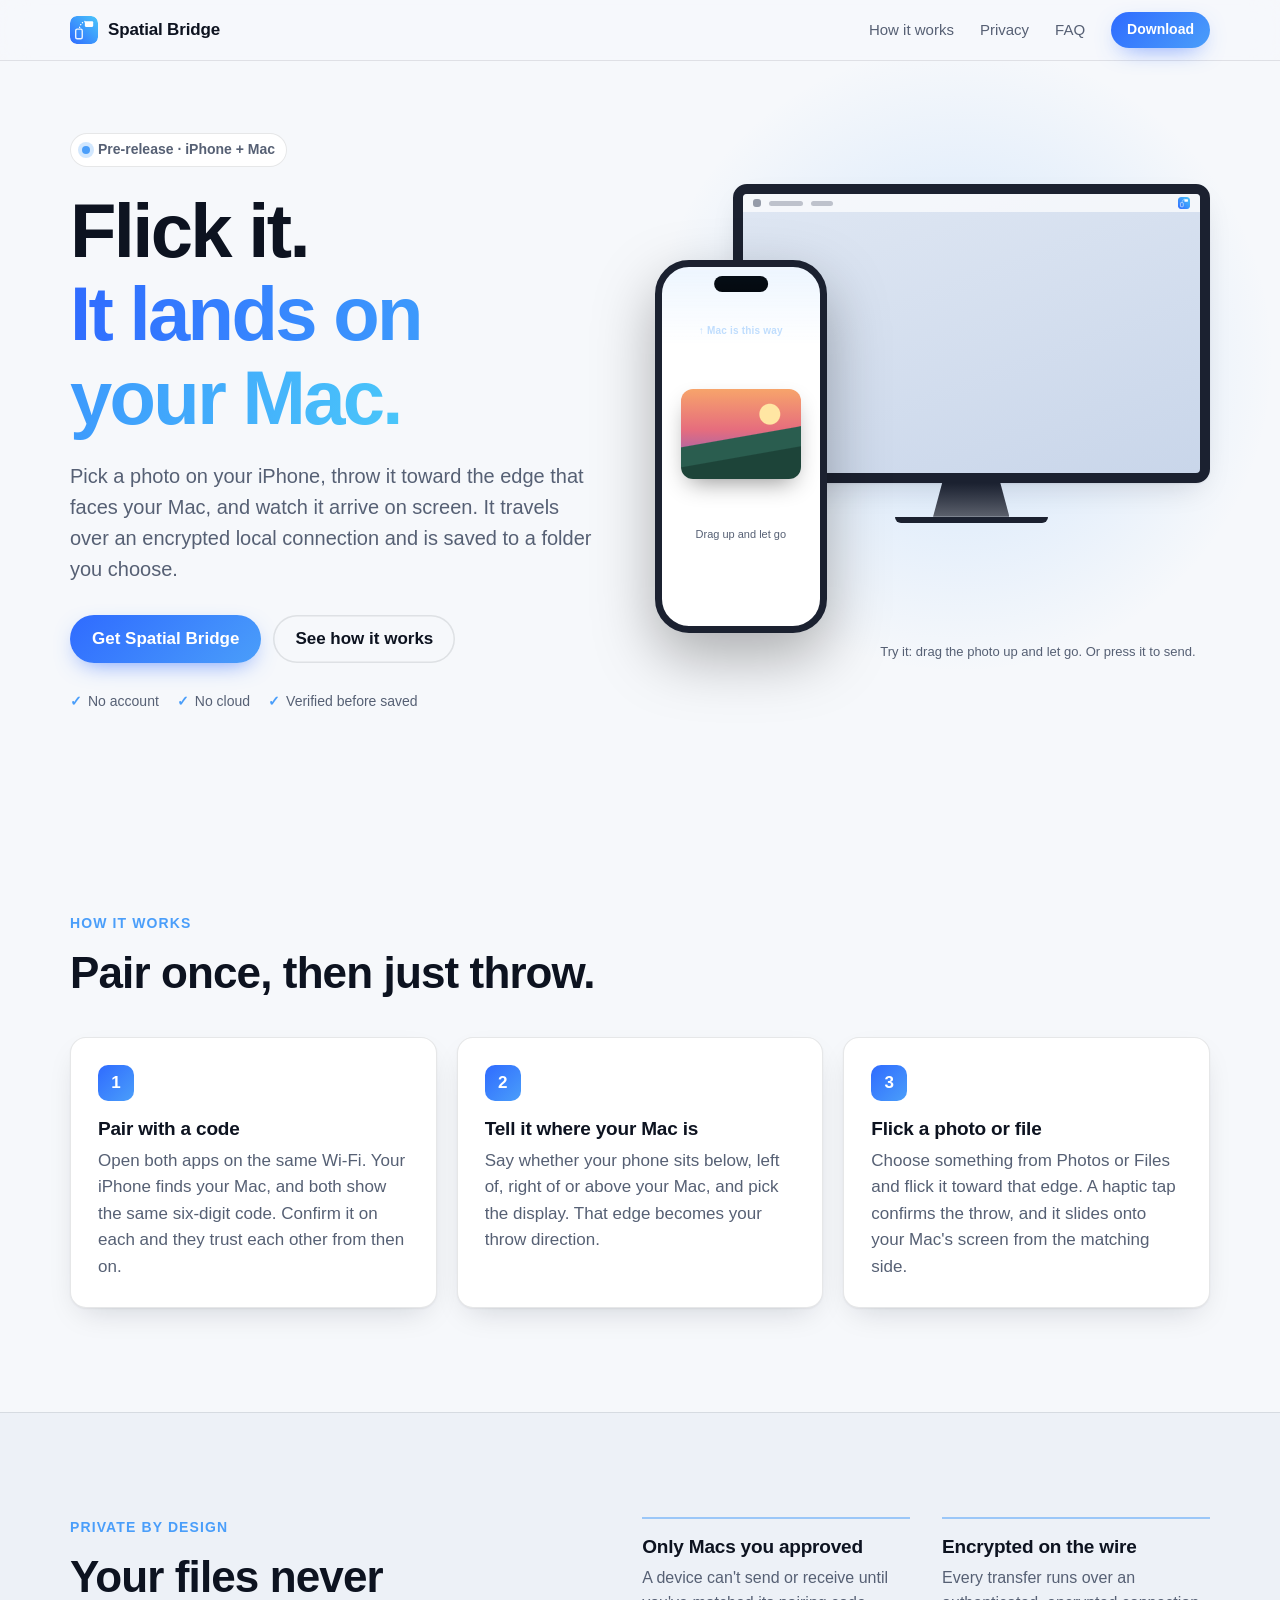
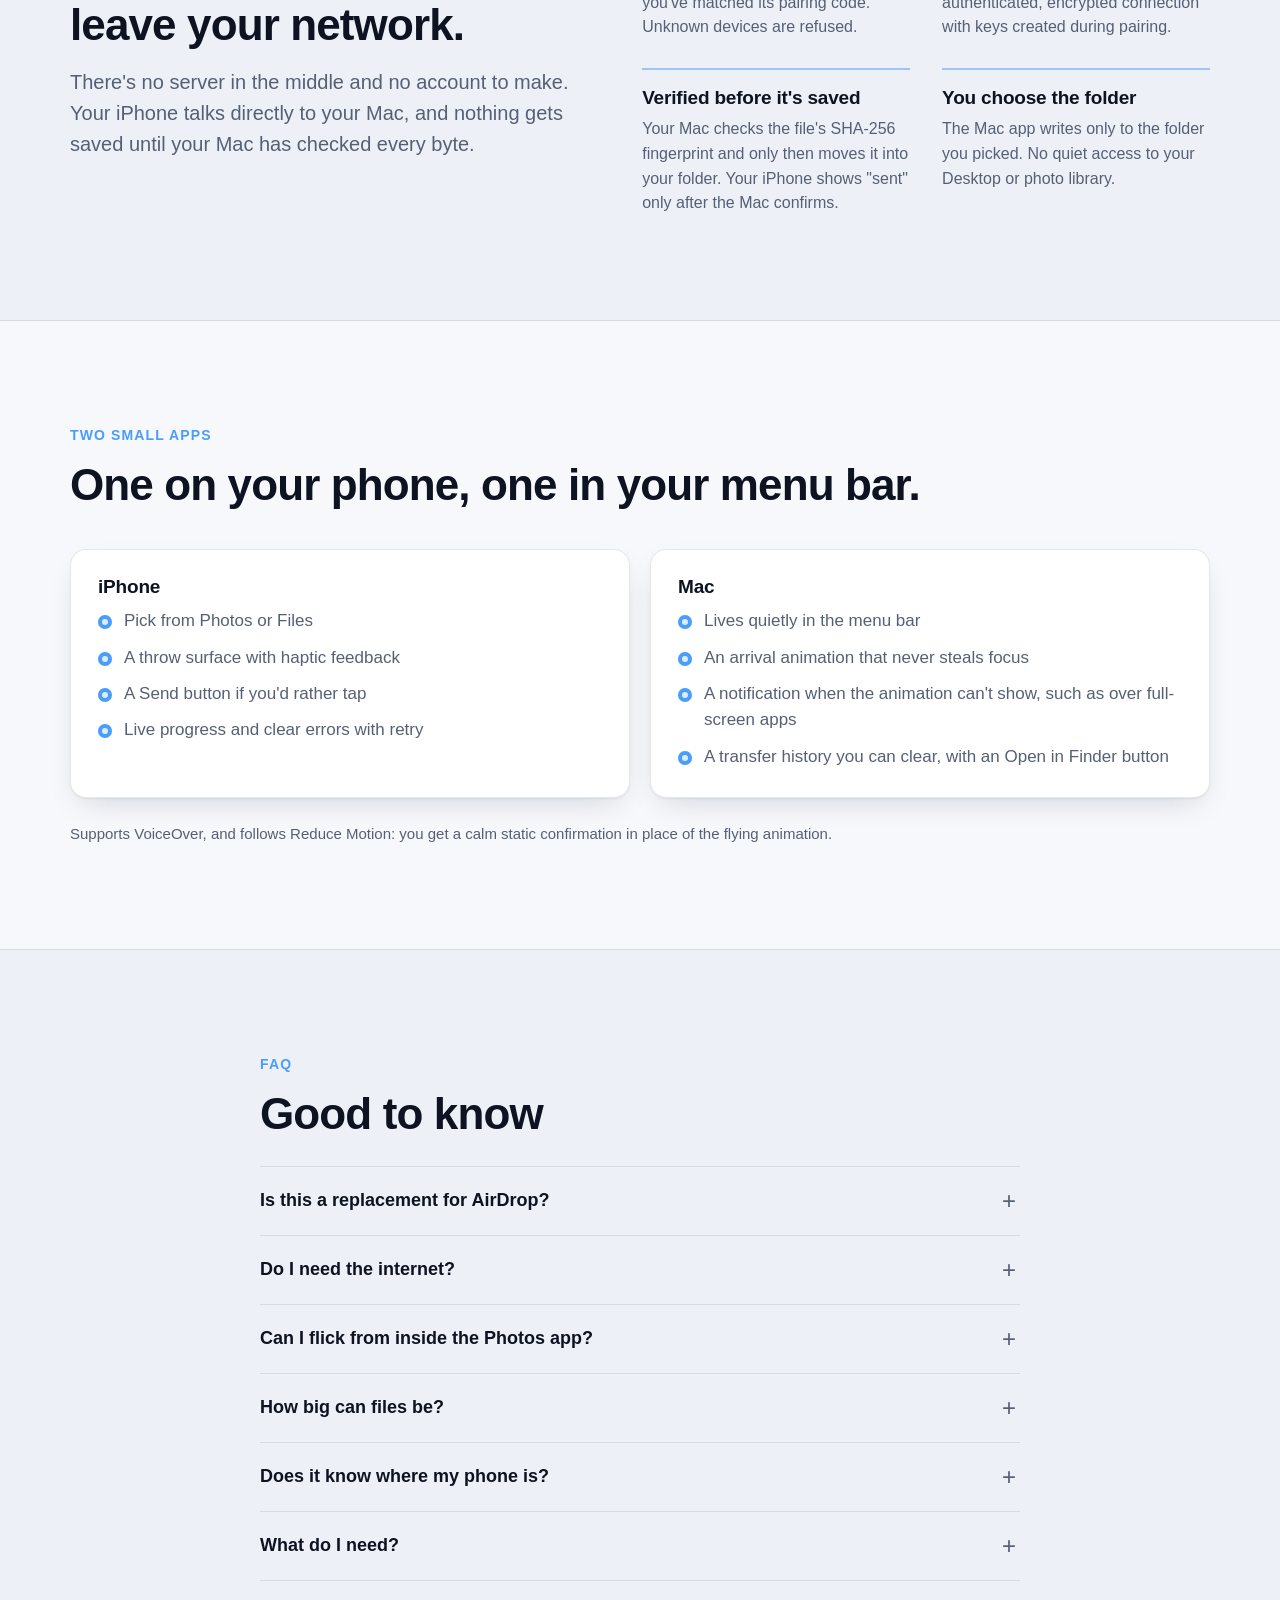
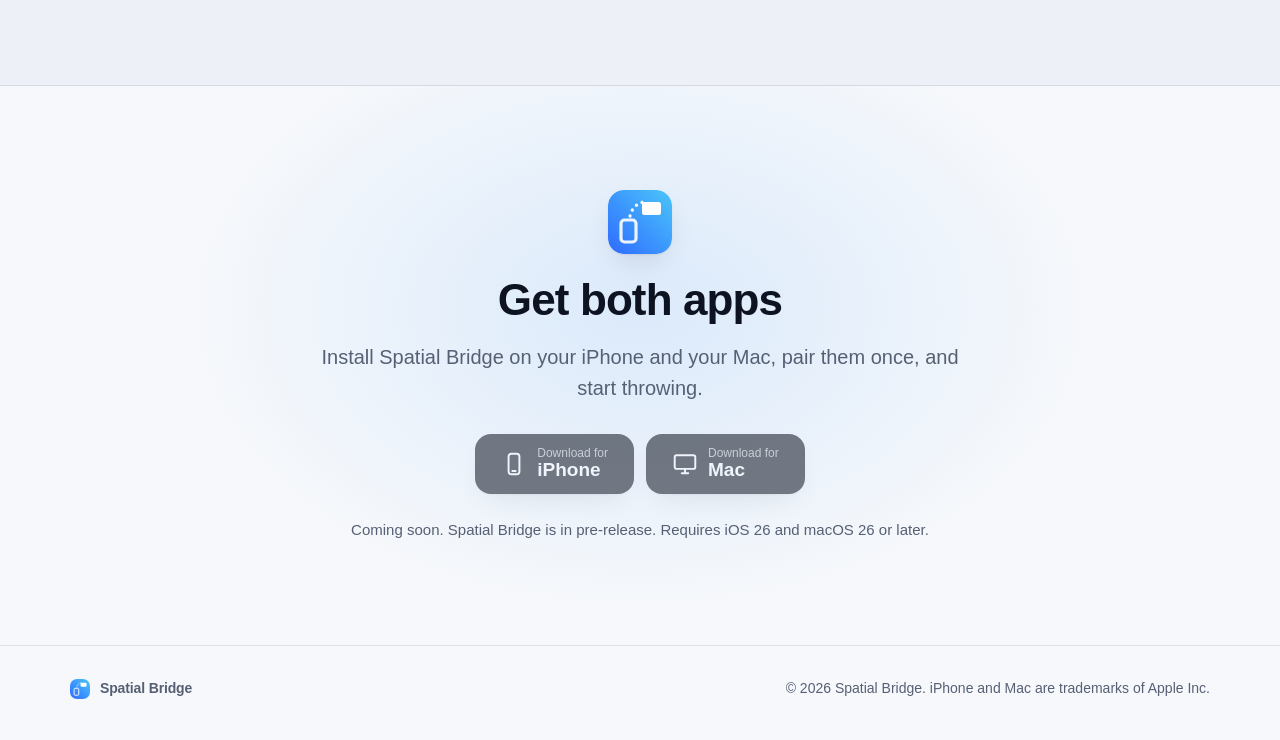
==== Website/index.html @ 05d75294 "Add static marketing site and related assets - Created a new static marketing site in the `Website/`" ====
<!doctype html>
<html lang="en">
<head>
  <meta charset="utf-8">
  <meta name="viewport" content="width=device-width, initial-scale=1">
  <title>Spatial Bridge: flick files from iPhone to Mac</title>
  <meta name="description" content="Pick a photo on your iPhone, flick it toward your Mac and watch it land. Encrypted, local and private. No account, no cloud.">
  <meta name="theme-color" content="#0b0f17" media="(prefers-color-scheme: dark)">
  <meta name="theme-color" content="#f6f8fb" media="(prefers-color-scheme: light)">
  <meta property="og:title" content="Spatial Bridge">
  <meta property="og:description" content="Flick a photo from your iPhone toward your Mac and watch it land. Local, encrypted, no account.">
  <meta property="og:type" content="website">
  <link rel="icon" href="favicon.svg" type="image/svg+xml">
  <link rel="stylesheet" href="styles.css">
  <script src="main.js" defer></script>
</head>
<body>
  <a class="skip" href="#main">Skip to content</a>

  <header class="nav">
    <div class="wrap nav-inner">
      <a class="brand" href="#top" aria-label="Spatial Bridge home">
        <img src="favicon.svg" alt="" width="28" height="28">
        <span>Spatial Bridge</span>
      </a>
      <nav aria-label="Primary">
        <a href="#how">How it works</a>
        <a href="#privacy">Privacy</a>
        <a href="#faq">FAQ</a>
        <a class="btn btn-small" href="#download">Download</a>
      </nav>
    </div>
  </header>

  <main id="main">
    <section class="hero" id="top">
      <div class="wrap hero-grid">
        <div class="hero-copy">
          <p class="eyebrow"><span class="dot" aria-hidden="true"></span> Pre-release · iPhone + Mac</p>
          <h1>Flick it.<br><span class="grad">It lands on your&nbsp;Mac.</span></h1>
          <p class="lede">Pick a photo on your iPhone, throw it toward the edge that faces your Mac, and watch it arrive on screen. It travels over an encrypted local connection and is saved to a folder you choose.</p>
          <div class="cta-row">
            <a class="btn" href="#download">Get Spatial Bridge</a>
            <a class="btn btn-ghost" href="#how">See how it works</a>
          </div>
          <ul class="pills" aria-label="Highlights">
            <li>No account</li>
            <li>No cloud</li>
            <li>Verified before saved</li>
          </ul>
        </div>

        <figure class="scene" id="scene" aria-label="Interactive demo: drag the photo on the phone upward and let go to send it to the Mac">
          <div class="mac" aria-hidden="true">
            <div class="mac-screen" id="macScreen">
              <div class="menubar">
                <span class="mb-apple"></span><span class="mb-item"></span><span class="mb-item short"></span>
                <span class="mb-spacer"></span>
                <img class="mb-icon" src="favicon.svg" alt="">
              </div>
              <div class="desktop" id="desktop">
                <div class="landing-slot" id="landingSlot"></div>
              </div>
              <div class="toast" id="toast" role="status" aria-live="polite">
                <span class="toast-check" aria-hidden="true">
                  <svg viewBox="0 0 20 20"><path d="M5 10.5l3.2 3.2L15 7" fill="none" stroke="currentColor" stroke-width="2.2" stroke-linecap="round" stroke-linejoin="round"/></svg>
                </span>
                <span><strong>Saved to Desktop</strong><br><small>Checked and committed by your Mac</small></span>
              </div>
            </div>
            <div class="mac-stand"></div>
            <div class="mac-foot"></div>
          </div>

          <div class="phone">
            <div class="phone-screen" id="phoneScreen">
              <div class="phone-island" aria-hidden="true"></div>
              <div class="edge-zone" id="edgeZone" aria-hidden="true"><span>Mac is this way</span></div>
              <button class="photo" id="photo" type="button" aria-label="Send photo to Mac">
                <span class="photo-art" aria-hidden="true"></span>
              </button>
              <p class="phone-hint" id="phoneHint" aria-hidden="true">Drag up and let go</p>
              <div class="progress" id="progress" aria-hidden="true"><span></span></div>
            </div>
          </div>
          <figcaption class="scene-caption">Try it: drag the photo up and let go. Or press it to send.</figcaption>
        </figure>
      </div>
    </section>

    <section class="section" id="how">
      <div class="wrap">
        <p class="kicker">How it works</p>
        <h2>Pair once, then just throw.</h2>
        <ol class="steps">
          <li class="card">
            <span class="step-num">1</span>
            <h3>Pair with a code</h3>
            <p>Open both apps on the same Wi-Fi. Your iPhone finds your Mac, and both show the same six-digit code. Confirm it on each and they trust each other from then on.</p>
          </li>
          <li class="card">
            <span class="step-num">2</span>
            <h3>Tell it where your Mac is</h3>
            <p>Say whether your phone sits below, left of, right of or above your Mac, and pick the display. That edge becomes your throw direction.</p>
          </li>
          <li class="card">
            <span class="step-num">3</span>
            <h3>Flick a photo or file</h3>
            <p>Choose something from Photos or Files and flick it toward that edge. A haptic tap confirms the throw, and it slides onto your Mac's screen from the matching side.</p>
          </li>
        </ol>
      </div>
    </section>

    <section class="section section-alt" id="privacy">
      <div class="wrap split">
        <div>
          <p class="kicker">Private by design</p>
          <h2>Your files never leave your network.</h2>
          <p class="lede">There's no server in the middle and no account to make. Your iPhone talks directly to your Mac, and nothing gets saved until your Mac has checked every byte.</p>
        </div>
        <ul class="facts">
          <li>
            <h3>Only Macs you approved</h3>
            <p>A device can't send or receive until you've matched its pairing code. Unknown devices are refused.</p>
          </li>
          <li>
            <h3>Encrypted on the wire</h3>
            <p>Every transfer runs over an authenticated, encrypted connection with keys created during pairing.</p>
          </li>
          <li>
            <h3>Verified before it's saved</h3>
            <p>Your Mac checks the file's SHA-256 fingerprint and only then moves it into your folder. Your iPhone shows "sent" only after the Mac confirms.</p>
          </li>
          <li>
            <h3>You choose the folder</h3>
            <p>The Mac app writes only to the folder you picked. No quiet access to your Desktop or photo library.</p>
          </li>
        </ul>
      </div>
    </section>

    <section class="section" id="features">
      <div class="wrap">
        <p class="kicker">Two small apps</p>
        <h2>One on your phone, one in your menu bar.</h2>
        <div class="duo">
          <article class="card">
            <h3>iPhone</h3>
            <ul class="ticks">
              <li>Pick from Photos or Files</li>
              <li>A throw surface with haptic feedback</li>
              <li>A Send button if you'd rather tap</li>
              <li>Live progress and clear errors with retry</li>
            </ul>
          </article>
          <article class="card">
            <h3>Mac</h3>
            <ul class="ticks">
              <li>Lives quietly in the menu bar</li>
              <li>An arrival animation that never steals focus</li>
              <li>A notification when the animation can't show, such as over full-screen apps</li>
              <li>A transfer history you can clear, with an Open in Finder button</li>
            </ul>
          </article>
        </div>
        <p class="note">Supports VoiceOver, and follows Reduce Motion: you get a calm static confirmation in place of the flying animation.</p>
      </div>
    </section>

    <section class="section section-alt" id="faq">
      <div class="wrap narrow">
        <p class="kicker">FAQ</p>
        <h2>Good to know</h2>
        <details>
          <summary>Is this a replacement for AirDrop?</summary>
          <p>No. Spatial Bridge is a quicker, more visual way to move things to one Mac you use every day. Pair once and you never pick a destination again.</p>
        </details>
        <details>
          <summary>Do I need the internet?</summary>
          <p>No. Both devices need to be on the same local network. Some guest, hotel and office Wi-Fi blocks devices from finding each other, and so do some VPNs. The app tells you when that's happening.</p>
        </details>
        <details>
          <summary>Can I flick from inside the Photos app?</summary>
          <p>No. iOS doesn't let apps capture gestures inside other apps, so you pick photos and throw them from within Spatial Bridge.</p>
        </details>
        <details>
          <summary>How big can files be?</summary>
          <p>Up to 100 MB each, one at a time, in this first release. Keep the app open while it sends. If a transfer is interrupted, it starts again from the beginning and never leaves a half-saved file behind.</p>
        </details>
        <details>
          <summary>Does it know where my phone is?</summary>
          <p>No. You set the direction once, and it doesn't use sensors or location to guess. If you move your setup around, change the direction in Settings.</p>
        </details>
        <details>
          <summary>What do I need?</summary>
          <p>An iPhone on iOS 26 or later and a Mac on macOS 26 or later.</p>
        </details>
      </div>
    </section>

    <section class="section download" id="download">
      <div class="wrap narrow center">
        <img class="download-mark" src="favicon.svg" alt="" width="64" height="64">
        <h2>Get both apps</h2>
        <p class="lede">Install Spatial Bridge on your iPhone and your Mac, pair them once, and start throwing.</p>
        <div class="cta-row center">
          <a class="btn btn-store" data-download="ios" href="#download">
            <svg aria-hidden="true" viewBox="0 0 24 24"><rect x="7" y="2.5" width="10" height="19" rx="2.6" fill="none" stroke="currentColor" stroke-width="1.8"/><path d="M10.5 18.5h3" stroke="currentColor" stroke-width="1.8" stroke-linecap="round"/></svg>
            <span><small>Download for</small>iPhone</span>
          </a>
          <a class="btn btn-store" data-download="mac" href="#download">
            <svg aria-hidden="true" viewBox="0 0 24 24"><rect x="2.5" y="4" width="19" height="12.5" rx="1.8" fill="none" stroke="currentColor" stroke-width="1.8"/><path d="M9 20.5h6M12 16.5v4" stroke="currentColor" stroke-width="1.8" stroke-linecap="round"/></svg>
            <span><small>Download for</small>Mac</span>
          </a>
        </div>
        <p class="note" id="downloadNote">Requires iOS 26 and macOS 26 or later.</p>
      </div>
    </section>
  </main>

  <footer class="footer">
    <div class="wrap footer-inner">
      <span class="brand"><img src="favicon.svg" alt="" width="20" height="20"> Spatial Bridge</span>
      <span>© <span id="year">2026</span> Spatial Bridge. iPhone and Mac are trademarks of Apple Inc.</span>
    </div>
  </footer>
</body>
</html>
---- Website/styles.css ----
:root {
  --accent: #4a9efa;
  --accent-2: #2f6bff;
  --accent-3: #4ac6fa;
  --bg: #f6f8fb;
  --bg-alt: #edf1f7;
  --surface: #ffffff;
  --surface-2: #f1f4f9;
  --text: #0d1320;
  --muted: #566074;
  --line: rgba(13, 19, 32, 0.1);
  --shadow: 0 1px 2px rgba(13, 19, 32, 0.06), 0 12px 32px -12px rgba(13, 19, 32, 0.18);
  --screen: #dfe7f3;
  --screen-2: #c9d6ea;
  --device: #1b2130;
  --success: #1fae63;
  --radius: 16px;
  --font: -apple-system, BlinkMacSystemFont, "SF Pro Text", "Segoe UI", Roboto, "Helvetica Neue", Arial, sans-serif;
  --display: -apple-system, BlinkMacSystemFont, "SF Pro Display", "Segoe UI", Roboto, "Helvetica Neue", Arial, sans-serif;
  color-scheme: light;
}

@media (prefers-color-scheme: dark) {
  :root:not([data-theme="light"]) {
    --bg: #0b0f17;
    --bg-alt: #0f1521;
    --surface: #141b29;
    --surface-2: #19212f;
    --text: #eef2f8;
    --muted: #98a3b8;
    --line: rgba(238, 242, 248, 0.1);
    --shadow: 0 1px 2px rgba(0, 0, 0, 0.4), 0 16px 40px -16px rgba(0, 0, 0, 0.7);
    --screen: #1a2436;
    --screen-2: #121a29;
    --device: #2a3242;
    color-scheme: dark;
  }
}

:root[data-theme="dark"] {
  --bg: #0b0f17;
  --bg-alt: #0f1521;
  --surface: #141b29;
  --surface-2: #19212f;
  --text: #eef2f8;
  --muted: #98a3b8;
  --line: rgba(238, 242, 248, 0.1);
  --shadow: 0 1px 2px rgba(0, 0, 0, 0.4), 0 16px 40px -16px rgba(0, 0, 0, 0.7);
  --screen: #1a2436;
  --screen-2: #121a29;
  --device: #2a3242;
  color-scheme: dark;
}

*, *::before, *::after { box-sizing: border-box; }
html { scroll-behavior: smooth; -webkit-text-size-adjust: 100%; }
body {
  margin: 0;
  background: var(--bg);
  color: var(--text);
  font: 17px/1.55 var(--font);
  -webkit-font-smoothing: antialiased;
  overflow-x: hidden;
}
img, svg { display: block; max-width: 100%; }
a { color: inherit; }
h1, h2, h3 { font-family: var(--display); line-height: 1.1; margin: 0; letter-spacing: -0.02em; text-wrap: balance; }
h2 { font-size: clamp(30px, 4.2vw, 44px); margin-bottom: 18px; }
h3 { font-size: 19px; letter-spacing: -0.01em; margin-bottom: 8px; }
p { margin: 0; }

.wrap { width: min(1140px, 100% - 32px); margin-inline: auto; }
.narrow { width: min(760px, 100% - 32px); }
.center { text-align: center; justify-content: center; }

.skip { position: absolute; left: -999px; top: 8px; z-index: 100; background: var(--surface); padding: 8px 12px; border-radius: 8px; }
.skip:focus { left: 8px; }
:focus-visible { outline: 3px solid var(--accent); outline-offset: 3px; border-radius: 6px; }

/* Nav */
.nav {
  position: sticky; top: 0; z-index: 50;
  background: color-mix(in srgb, var(--bg) 78%, transparent);
  backdrop-filter: saturate(1.6) blur(16px);
  -webkit-backdrop-filter: saturate(1.6) blur(16px);
  border-bottom: 1px solid var(--line);
}
.nav-inner { display: flex; align-items: center; justify-content: space-between; height: 60px; }
.brand { display: inline-flex; align-items: center; gap: 10px; font-weight: 650; text-decoration: none; letter-spacing: -0.01em; }
.brand img { border-radius: 7px; }
.nav nav { display: flex; align-items: center; gap: 26px; font-size: 15px; }
.nav nav a:not(.btn) { text-decoration: none; color: var(--muted); }
.nav nav a:not(.btn):hover { color: var(--text); }

/* Buttons */
.btn {
  display: inline-flex; align-items: center; justify-content: center; gap: 10px;
  min-height: 48px; padding: 0 22px; border-radius: 999px;
  background: linear-gradient(135deg, var(--accent-2), var(--accent));
  color: #fff; font-weight: 600; text-decoration: none;
  box-shadow: 0 8px 24px -10px color-mix(in srgb, var(--accent-2) 80%, transparent);
  transition: transform 0.15s ease, box-shadow 0.15s ease, filter 0.15s ease;
}
.btn:hover { transform: translateY(-1px); filter: brightness(1.06); }
.btn:active { transform: translateY(0); }
.btn-small { min-height: 36px; padding: 0 16px; font-size: 14px; }
.btn-ghost { background: transparent; color: var(--text); box-shadow: inset 0 0 0 1.5px var(--line); }
.btn-ghost:hover { box-shadow: inset 0 0 0 1.5px var(--muted); filter: none; }
.btn-store { min-height: 60px; padding: 0 26px; border-radius: 16px; background: var(--text); color: var(--bg); box-shadow: var(--shadow); text-align: left; }
.btn-store svg { width: 26px; height: 26px; }
.btn-store span { display: flex; flex-direction: column; font-size: 19px; line-height: 1.1; }
.btn-store small { font-size: 12px; font-weight: 500; opacity: 0.7; }
.btn-store[aria-disabled="true"] { opacity: 0.55; cursor: not-allowed; transform: none; filter: none; }

/* Hero */
.hero { position: relative; padding: 72px 0 96px; overflow: hidden; }
.hero::before {
  content: ""; position: absolute; inset: -20% -10% auto auto; width: 70vw; height: 70vw; max-width: 900px; max-height: 900px;
  background: radial-gradient(closest-side, color-mix(in srgb, var(--accent) 22%, transparent), transparent 70%);
  pointer-events: none;
}
.hero-grid { position: relative; display: grid; grid-template-columns: 1fr 1.05fr; gap: 56px; align-items: center; }
.eyebrow { display: inline-flex; align-items: center; gap: 8px; font-size: 14px; font-weight: 600; color: var(--muted); padding: 6px 12px; border-radius: 999px; background: var(--surface); box-shadow: inset 0 0 0 1px var(--line); margin-bottom: 22px; }
.dot { width: 8px; height: 8px; border-radius: 50%; background: var(--accent); box-shadow: 0 0 0 4px color-mix(in srgb, var(--accent) 25%, transparent); }
h1 { font-size: clamp(42px, 6.4vw, 76px); letter-spacing: -0.035em; margin-bottom: 22px; }
.grad { background: linear-gradient(100deg, var(--accent-2), var(--accent-3)); -webkit-background-clip: text; background-clip: text; color: transparent; }
.lede { font-size: clamp(17px, 1.6vw, 20px); color: var(--muted); max-width: 34em; }
.cta-row { display: flex; flex-wrap: wrap; gap: 12px; margin-top: 30px; }
.pills { display: flex; flex-wrap: wrap; gap: 8px 18px; list-style: none; padding: 0; margin: 28px 0 0; font-size: 14px; color: var(--muted); }
.pills li::before { content: "✓"; color: var(--accent); font-weight: 700; margin-right: 6px; }

/* Scene */
.scene { position: relative; margin: 0; aspect-ratio: 1 / 0.86; min-height: 360px; user-select: none; -webkit-user-select: none; }
.mac { position: absolute; top: 0; right: 0; width: 86%; }
.mac-screen {
  position: relative; aspect-ratio: 16 / 10; border-radius: 14px; overflow: hidden;
  background: linear-gradient(160deg, var(--screen), var(--screen-2));
  border: 10px solid var(--device); box-shadow: var(--shadow);
}
.menubar { display: flex; align-items: center; gap: 8px; height: 18px; padding: 0 10px; background: color-mix(in srgb, var(--surface) 70%, transparent); }
.mb-apple { width: 8px; height: 8px; border-radius: 3px; background: var(--muted); opacity: 0.6; }
.mb-item { width: 34px; height: 5px; border-radius: 3px; background: var(--muted); opacity: 0.35; }
.mb-item.short { width: 22px; }
.mb-spacer { flex: 1; }
.mb-icon { width: 12px; height: 12px; border-radius: 3px; }
.desktop { position: absolute; inset: 18px 0 0; }
.landing-slot {
  position: absolute; left: 38%; bottom: 14%; width: 24%; aspect-ratio: 4 / 3; border-radius: 8px;
  outline: 2px dashed color-mix(in srgb, var(--accent) 45%, transparent); outline-offset: 4px; opacity: 0;
  transition: opacity 0.25s ease;
}
.scene.armed .landing-slot { opacity: 1; }
.landed {
  position: absolute; border-radius: 8px; box-shadow: 0 10px 30px -10px rgba(0, 0, 0, 0.45);
  background-size: cover; pointer-events: none;
}
.toast {
  position: absolute; top: 28px; right: 12px; display: flex; gap: 10px; align-items: center;
  padding: 10px 14px 10px 10px; border-radius: 14px; font-size: 13px; line-height: 1.3;
  background: color-mix(in srgb, #0d1320 82%, transparent); color: #fff;
  backdrop-filter: blur(12px); -webkit-backdrop-filter: blur(12px);
  box-shadow: 0 12px 28px -12px rgba(0, 0, 0, 0.6);
  opacity: 0; transform: translateY(-8px); transition: opacity 0.25s ease, transform 0.25s ease;
}
.toast small { color: rgba(255, 255, 255, 0.7); }
.toast.show { opacity: 1; transform: none; }
.toast-check { flex: none; display: grid; place-items: center; width: 26px; height: 26px; border-radius: 50%; background: var(--success); }
.toast-check svg { width: 16px; height: 16px; }
.mac-stand { width: 16%; height: 34px; margin: 0 auto; background: linear-gradient(var(--device), color-mix(in srgb, var(--device) 70%, var(--bg))); clip-path: polygon(12% 0, 88% 0, 100% 100%, 0 100%); }
.mac-foot { width: 32%; height: 6px; margin: 0 auto; border-radius: 0 0 6px 6px; background: var(--device); }

.phone { position: absolute; left: 0; bottom: 6%; width: 31%; z-index: 2; filter: drop-shadow(0 24px 30px rgba(0, 0, 0, 0.3)); }
.phone-screen {
  position: relative; aspect-ratio: 9 / 19.5; border-radius: 34px; overflow: hidden;
  background: var(--surface); border: 7px solid var(--device);
}
.phone-island { position: absolute; top: 9px; left: 50%; width: 34%; height: 16px; border-radius: 99px; background: #000; transform: translateX(-50%); }
.edge-zone {
  position: absolute; inset: 0 0 auto; height: 22%; display: flex; align-items: flex-end; justify-content: center; padding-bottom: 8px;
  font-size: 10px; font-weight: 600; letter-spacing: 0.02em; color: var(--accent);
  background: linear-gradient(color-mix(in srgb, var(--accent) 28%, transparent), transparent);
  opacity: 0.35; transition: opacity 0.2s ease;
}
.edge-zone span::before { content: "↑ "; }
.scene.armed .edge-zone { opacity: 1; }
.photo {
  position: absolute; left: 12%; right: 12%; top: 34%; aspect-ratio: 4 / 3; padding: 0; border: 0; border-radius: 12px;
  background: none; cursor: grab; touch-action: none; z-index: 3;
  box-shadow: 0 10px 24px -8px rgba(0, 0, 0, 0.45);
}
.photo:active { cursor: grabbing; }
.photo-art, .landed {
  background-image:
    radial-gradient(circle at 74% 28%, #ffe6a3 0 9%, transparent 10%),
    linear-gradient(170deg, transparent 52%, #2a5d4f 53% 70%, #1d4439 71%),
    linear-gradient(160deg, transparent 60%, #3f7d63 61%),
    linear-gradient(#f7a46b, #e66d7d 45%, #6b5bd6);
}
.photo-art { display: block; width: 100%; height: 100%; border-radius: inherit; }
.phone-hint { position: absolute; left: 0; right: 0; top: 72%; text-align: center; font-size: 11px; color: var(--muted); }
.progress { position: absolute; left: 14%; right: 14%; bottom: 9%; height: 4px; border-radius: 4px; background: var(--line); opacity: 0; transition: opacity 0.2s ease; }
.progress span { display: block; height: 100%; width: 0; border-radius: inherit; background: var(--accent); }
.scene.sending .progress { opacity: 1; }
.scene-caption { position: absolute; right: 0; bottom: 0; width: 62%; font-size: 13px; color: var(--muted); text-align: center; }

/* Sections */
.section { padding: 104px 0; }
.section-alt { background: var(--bg-alt); border-block: 1px solid var(--line); }
.kicker { font-size: 14px; font-weight: 700; text-transform: uppercase; letter-spacing: 0.08em; color: var(--accent); margin-bottom: 14px; }
.card { background: var(--surface); border-radius: var(--radius); padding: 28px; box-shadow: inset 0 0 0 1px var(--line), var(--shadow); }
.card p { color: var(--muted); }
.steps { list-style: none; padding: 0; margin: 40px 0 0; display: grid; grid-template-columns: repeat(3, 1fr); gap: 20px; }
.step-num { display: grid; place-items: center; width: 36px; height: 36px; border-radius: 10px; margin-bottom: 18px; font-weight: 700; color: #fff; background: linear-gradient(135deg, var(--accent-2), var(--accent)); }

.split { display: grid; grid-template-columns: 1fr 1.1fr; gap: 56px; align-items: start; }
.facts { list-style: none; padding: 0; margin: 0; display: grid; grid-template-columns: 1fr 1fr; gap: 28px 32px; }
.facts li { padding-top: 18px; border-top: 2px solid color-mix(in srgb, var(--accent) 50%, transparent); }
.facts p { color: var(--muted); font-size: 16px; }

.duo { display: grid; grid-template-columns: 1fr 1fr; gap: 20px; margin-top: 40px; }
.ticks { list-style: none; padding: 0; margin: 10px 0 0; display: grid; gap: 10px; color: var(--muted); }
.ticks li { position: relative; padding-left: 26px; }
.ticks li::before { content: ""; position: absolute; left: 0; top: 0.42em; width: 14px; height: 14px; border-radius: 50%; background: color-mix(in srgb, var(--accent) 20%, transparent); box-shadow: inset 0 0 0 4px var(--accent); }
.note { margin-top: 24px; font-size: 15px; color: var(--muted); }

details { border-bottom: 1px solid var(--line); }
details:first-of-type { border-top: 1px solid var(--line); margin-top: 28px; }
summary { list-style: none; cursor: pointer; padding: 20px 36px 20px 0; position: relative; font-weight: 600; font-size: 18px; }
summary::-webkit-details-marker { display: none; }
summary::after { content: "+"; position: absolute; right: 4px; top: 50%; transform: translateY(-50%); font-size: 24px; font-weight: 400; color: var(--muted); transition: transform 0.2s ease; }
details[open] summary::after { transform: translateY(-50%) rotate(45deg); }
details p { padding: 0 0 22px; color: var(--muted); max-width: 40em; }

.download { position: relative; overflow: hidden; }
.download::before { content: ""; position: absolute; left: 50%; top: 40%; width: 900px; height: 600px; transform: translate(-50%, -50%); background: radial-gradient(closest-side, color-mix(in srgb, var(--accent) 16%, transparent), transparent); pointer-events: none; }
.download .wrap { position: relative; }
.download .lede { margin-inline: auto; }
.download-mark { margin: 0 auto 22px; border-radius: 16px; box-shadow: var(--shadow); }

.footer { padding: 32px 0 40px; font-size: 14px; color: var(--muted); border-top: 1px solid var(--line); }
.footer-inner { display: flex; flex-wrap: wrap; gap: 12px 24px; justify-content: space-between; align-items: center; }

/* Responsive */
@media (max-width: 920px) {
  .hero { padding-top: 48px; }
  .hero-grid, .split { grid-template-columns: 1fr; gap: 48px; }
  .scene { max-width: 560px; width: 100%; margin-inline: auto; }
  .steps { grid-template-columns: 1fr; }
}
@media (max-width: 640px) {
  .nav nav a:not(.btn) { display: none; }
  .section { padding: 72px 0; }
  .facts, .duo { grid-template-columns: 1fr; }
  .card { padding: 22px; }
  .mac-screen { border-width: 6px; border-radius: 10px; }
  .phone-screen { border-width: 5px; border-radius: 24px; }
  .phone-island { height: 10px; top: 6px; }
  .scene { min-height: 0; aspect-ratio: 1 / 0.96; }
  .scene-caption { width: 66%; font-size: 12px; }
  .btn-store { flex: 1 1 200px; }
}

@media (prefers-reduced-motion: reduce) {
  html { scroll-behavior: auto; }
  *, *::before, *::after { transition-duration: 0.01ms !important; animation-duration: 0.01ms !important; }
}
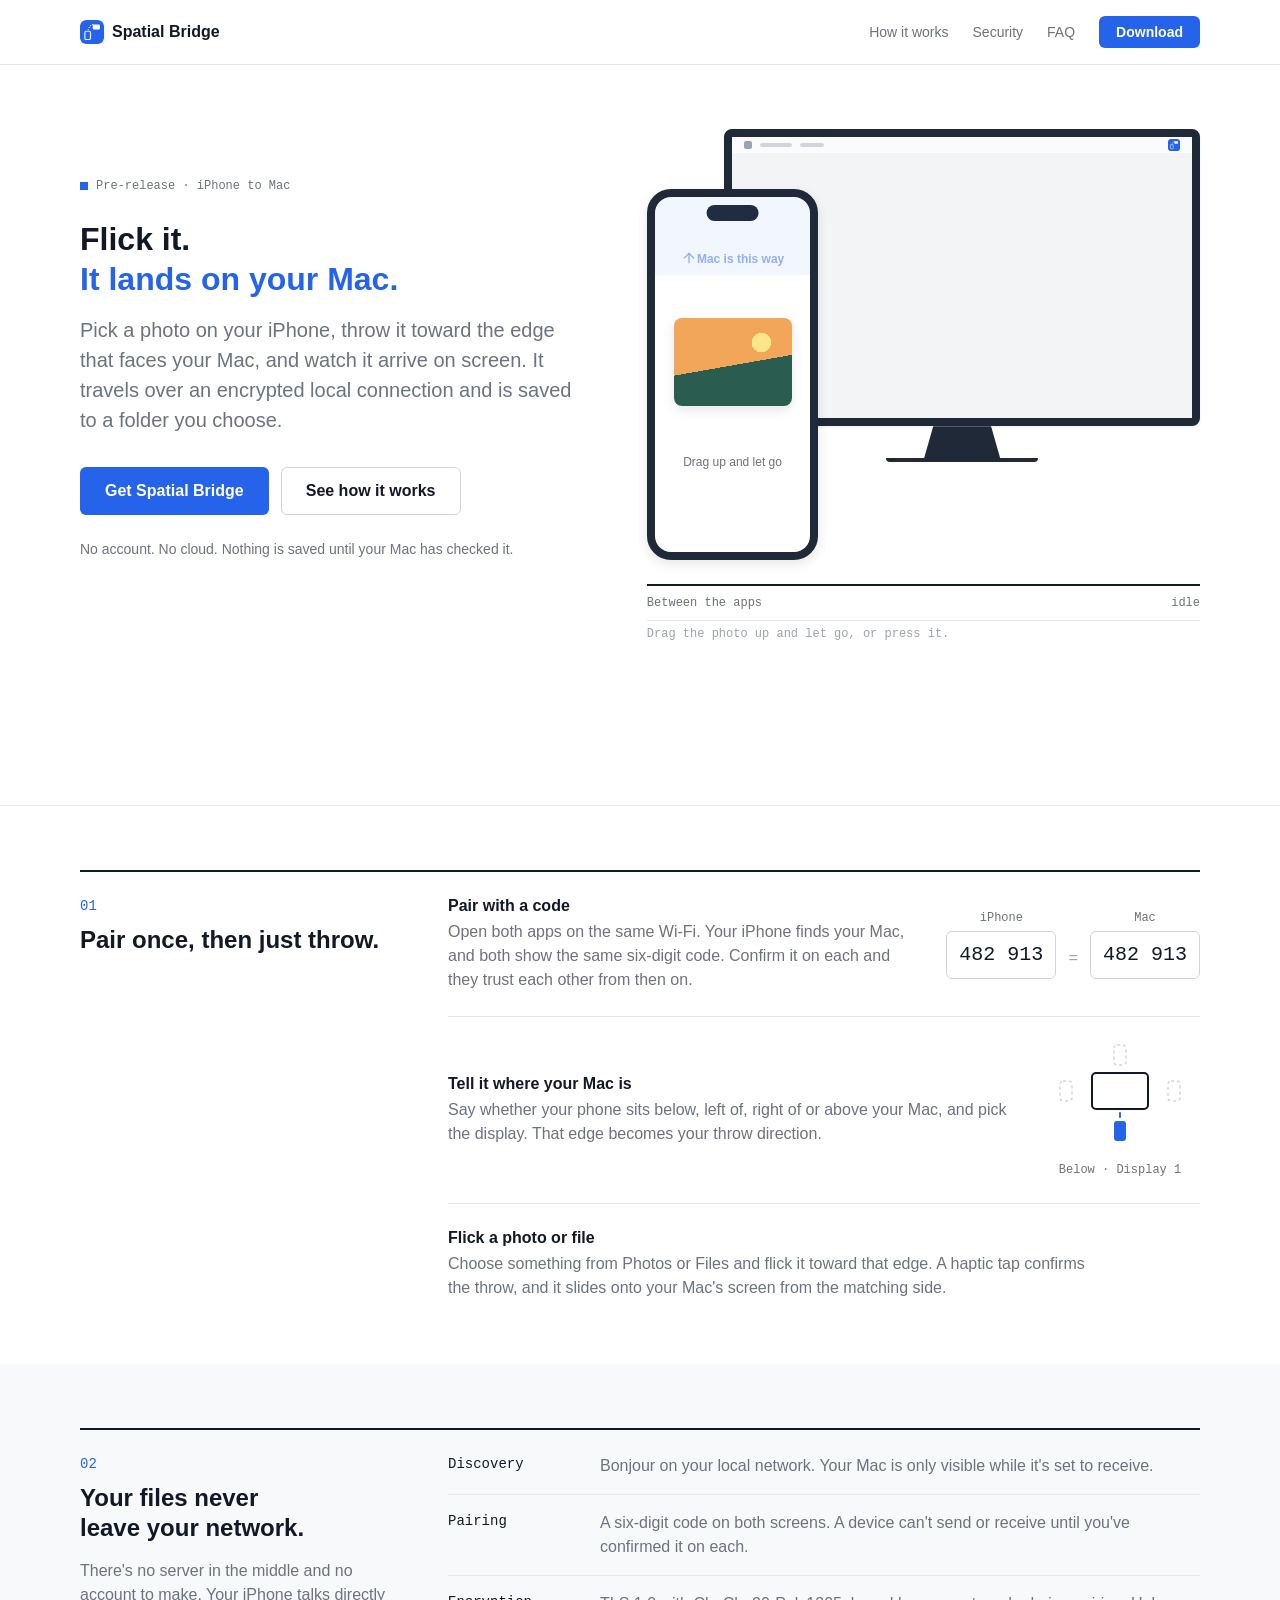
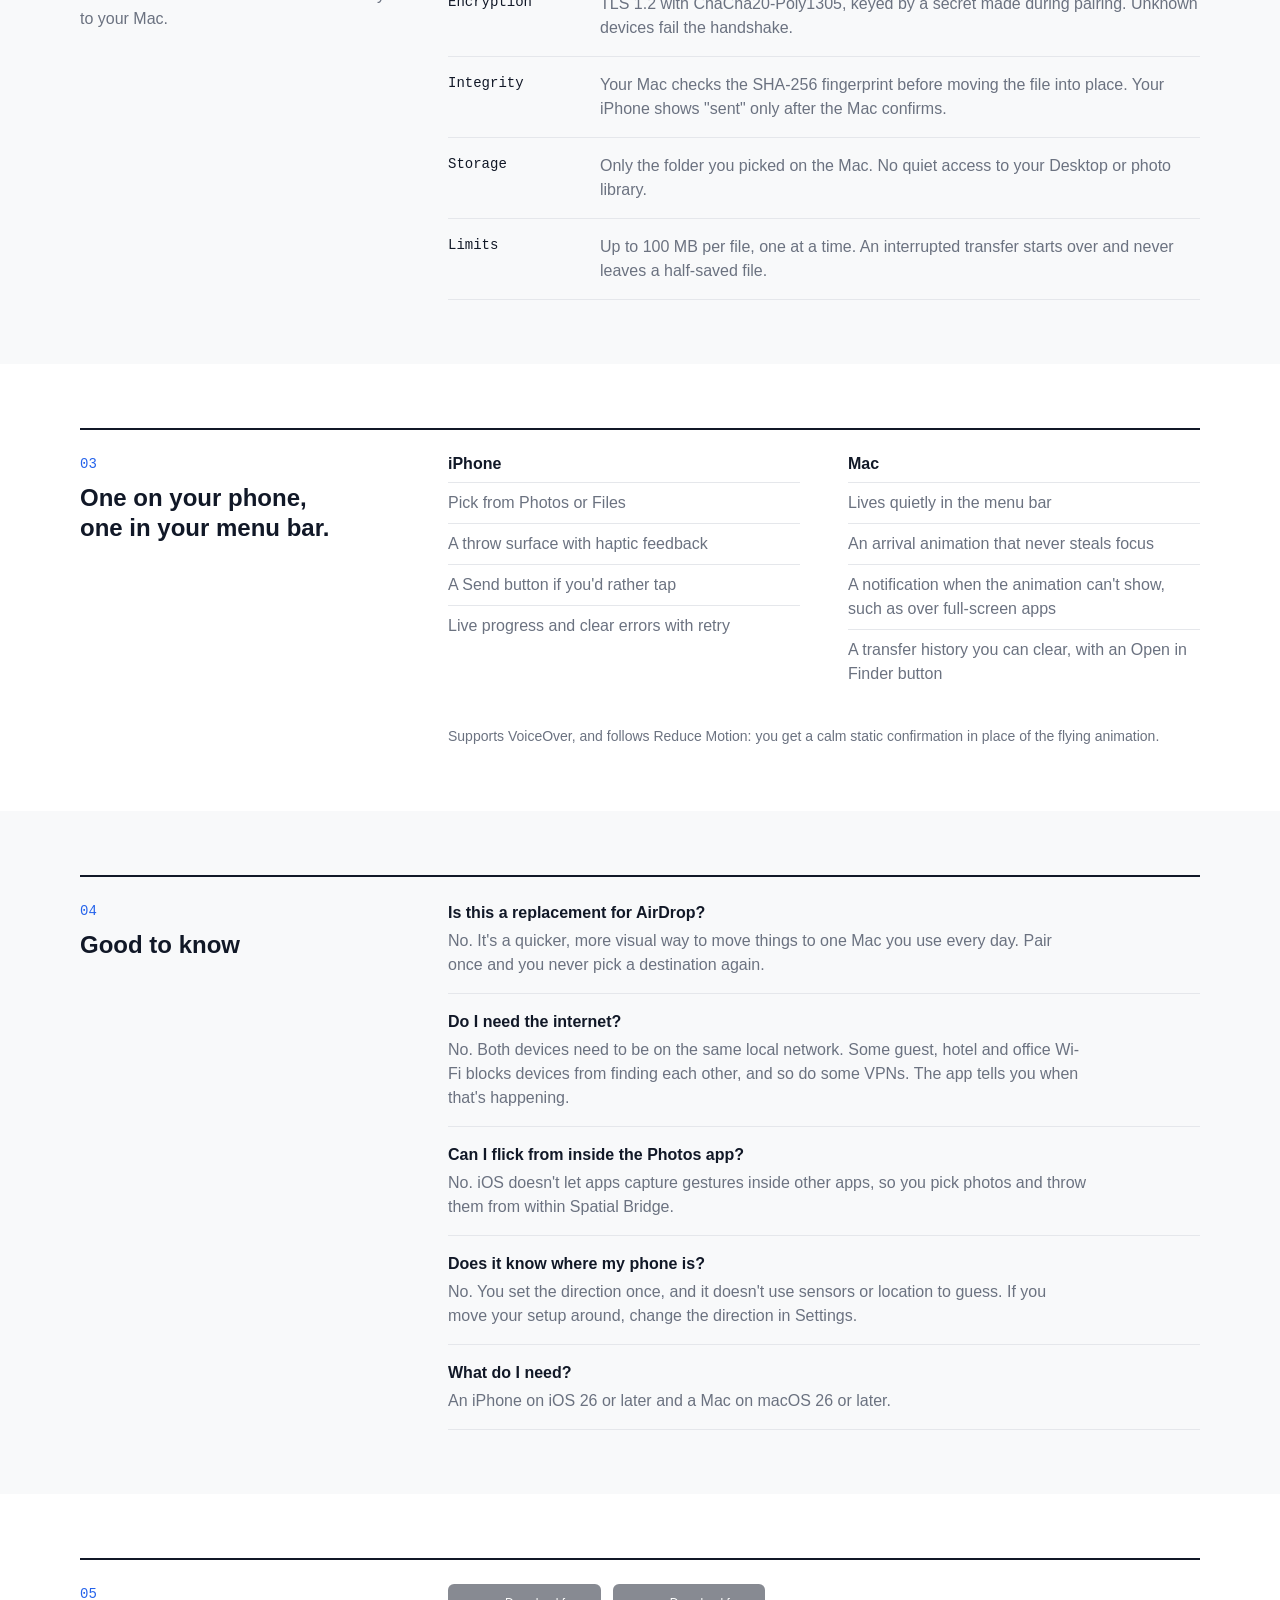
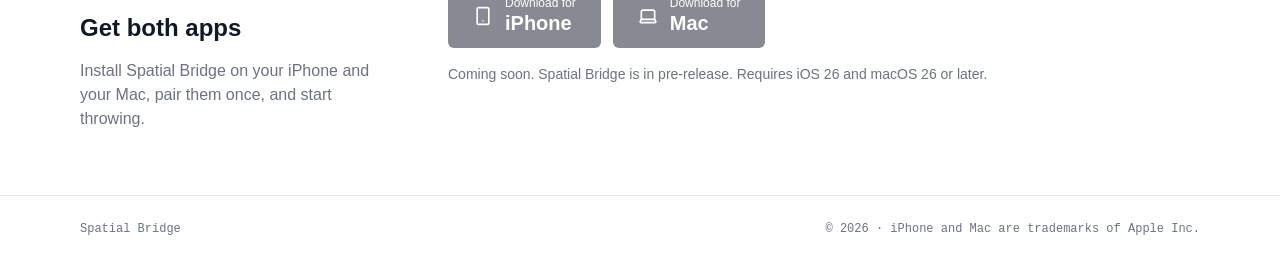
==== commit f7c4acaf: "Enhance demo functionality and update styles - Added a message log to display transfer status and de" ====
--- a/Website/index.html
+++ b/Website/index.html
@@ -5,8 +5,7 @@
   <meta name="viewport" content="width=device-width, initial-scale=1">
   <title>Spatial Bridge: flick files from iPhone to Mac</title>
   <meta name="description" content="Pick a photo on your iPhone, flick it toward your Mac and watch it land. Encrypted, local and private. No account, no cloud.">
-  <meta name="theme-color" content="#0b0f17" media="(prefers-color-scheme: dark)">
-  <meta name="theme-color" content="#f6f8fb" media="(prefers-color-scheme: light)">
+  <meta name="theme-color" content="#ffffff">
   <meta property="og:title" content="Spatial Bridge">
   <meta property="og:description" content="Flick a photo from your iPhone toward your Mac and watch it land. Local, encrypted, no account.">
   <meta property="og:type" content="website">
@@ -20,12 +19,12 @@
   <header class="nav">
     <div class="wrap nav-inner">
       <a class="brand" href="#top" aria-label="Spatial Bridge home">
-        <img src="favicon.svg" alt="" width="28" height="28">
+        <img src="favicon.svg" alt="" width="24" height="24">
         <span>Spatial Bridge</span>
       </a>
       <nav aria-label="Primary">
         <a href="#how">How it works</a>
-        <a href="#privacy">Privacy</a>
+        <a href="#security">Security</a>
         <a href="#faq">FAQ</a>
         <a class="btn btn-small" href="#download">Download</a>
       </nav>
@@ -36,193 +35,199 @@
     <section class="hero" id="top">
       <div class="wrap hero-grid">
         <div class="hero-copy">
-          <p class="eyebrow"><span class="dot" aria-hidden="true"></span> Pre-release · iPhone + Mac</p>
-          <h1>Flick it.<br><span class="grad">It lands on your&nbsp;Mac.</span></h1>
+          <p class="status mono"><span class="status-dot" aria-hidden="true"></span>Pre-release · iPhone to Mac</p>
+          <h1>Flick it.<br><span class="accent">It lands on your&nbsp;Mac.</span></h1>
           <p class="lede">Pick a photo on your iPhone, throw it toward the edge that faces your Mac, and watch it arrive on screen. It travels over an encrypted local connection and is saved to a folder you choose.</p>
           <div class="cta-row">
             <a class="btn" href="#download">Get Spatial Bridge</a>
             <a class="btn btn-ghost" href="#how">See how it works</a>
           </div>
-          <ul class="pills" aria-label="Highlights">
-            <li>No account</li>
-            <li>No cloud</li>
-            <li>Verified before saved</li>
-          </ul>
-        </div>
-
-        <figure class="scene" id="scene" aria-label="Interactive demo: drag the photo on the phone upward and let go to send it to the Mac">
-          <div class="mac" aria-hidden="true">
-            <div class="mac-screen" id="macScreen">
-              <div class="menubar">
-                <span class="mb-apple"></span><span class="mb-item"></span><span class="mb-item short"></span>
-                <span class="mb-spacer"></span>
-                <img class="mb-icon" src="favicon.svg" alt="">
+          <p class="hero-foot">No account. No cloud. Nothing is saved until your Mac has checked it.</p>
+        </div>
+
+        <div class="demo">
+          <figure class="scene" id="scene" aria-label="Interactive demo: drag the photo on the phone upward and let go to send it to the Mac">
+            <div class="mac" aria-hidden="true">
+              <div class="mac-screen" id="macScreen">
+                <div class="menubar">
+                  <span class="mb-apple"></span><span class="mb-item"></span><span class="mb-item short"></span>
+                  <span class="mb-spacer"></span>
+                  <img class="mb-icon" src="favicon.svg" alt="">
+                </div>
+                <div class="desktop" id="desktop">
+                  <div class="landing-slot" id="landingSlot"></div>
+                </div>
+                <div class="toast" id="toast" role="status" aria-live="polite">
+                  <span class="toast-check" aria-hidden="true">
+                    <svg class="icon icon-inline" viewBox="0 0 24 24" fill="none" stroke="currentColor" stroke-width="2" stroke-linecap="round" stroke-linejoin="round"><path d="M20 6 9 17l-5-5"/></svg>
+                  </span>
+                  <span><strong>Saved to Desktop</strong><br><small>Checked and committed by your Mac</small></span>
+                </div>
               </div>
-              <div class="desktop" id="desktop">
-                <div class="landing-slot" id="landingSlot"></div>
+              <div class="mac-stand"></div>
+              <div class="mac-foot"></div>
+            </div>
+
+            <div class="phone">
+              <div class="phone-screen" id="phoneScreen">
+                <div class="phone-island" aria-hidden="true"></div>
+                <div class="edge-zone" id="edgeZone" aria-hidden="true"><span>Mac is this way</span></div>
+                <button class="photo" id="photo" type="button" aria-label="Send photo to Mac">
+                  <span class="photo-art" aria-hidden="true"></span>
+                </button>
+                <p class="phone-hint" id="phoneHint" aria-hidden="true">Drag up and let go</p>
+                <div class="progress" id="progress" aria-hidden="true"><span></span></div>
               </div>
-              <div class="toast" id="toast" role="status" aria-live="polite">
-                <span class="toast-check" aria-hidden="true">
-                  <svg viewBox="0 0 20 20"><path d="M5 10.5l3.2 3.2L15 7" fill="none" stroke="currentColor" stroke-width="2.2" stroke-linecap="round" stroke-linejoin="round"/></svg>
-                </span>
-                <span><strong>Saved to Desktop</strong><br><small>Checked and committed by your Mac</small></span>
-              </div>
-            </div>
-            <div class="mac-stand"></div>
-            <div class="mac-foot"></div>
-          </div>
-
-          <div class="phone">
-            <div class="phone-screen" id="phoneScreen">
-              <div class="phone-island" aria-hidden="true"></div>
-              <div class="edge-zone" id="edgeZone" aria-hidden="true"><span>Mac is this way</span></div>
-              <button class="photo" id="photo" type="button" aria-label="Send photo to Mac">
-                <span class="photo-art" aria-hidden="true"></span>
-              </button>
-              <p class="phone-hint" id="phoneHint" aria-hidden="true">Drag up and let go</p>
-              <div class="progress" id="progress" aria-hidden="true"><span></span></div>
-            </div>
-          </div>
-          <figcaption class="scene-caption">Try it: drag the photo up and let go. Or press it to send.</figcaption>
-        </figure>
+            </div>
+          </figure>
+
+          <div class="wire" aria-label="Messages between the two apps">
+            <p class="wire-head mono"><span>Between the apps</span><span id="wireState">idle</span></p>
+            <ol class="wire-log mono" id="wireLog">
+              <li class="wire-idle">Drag the photo up and let go, or press it.</li>
+            </ol>
+          </div>
+        </div>
       </div>
     </section>
 
     <section class="section" id="how">
-      <div class="wrap">
-        <p class="kicker">How it works</p>
-        <h2>Pair once, then just throw.</h2>
+      <div class="wrap row">
+        <header class="row-head">
+          <p class="num mono">01</p>
+          <h2>Pair once, then just throw.</h2>
+        </header>
         <ol class="steps">
-          <li class="card">
-            <span class="step-num">1</span>
-            <h3>Pair with a code</h3>
-            <p>Open both apps on the same Wi-Fi. Your iPhone finds your Mac, and both show the same six-digit code. Confirm it on each and they trust each other from then on.</p>
+          <li class="step">
+            <div>
+              <h3>Pair with a code</h3>
+              <p>Open both apps on the same Wi-Fi. Your iPhone finds your Mac, and both show the same six-digit code. Confirm it on each and they trust each other from then on.</p>
+            </div>
+            <div class="fig code-fig" aria-hidden="true">
+              <div class="code-side"><span class="fig-label mono">iPhone</span><span class="code mono">482 913</span></div>
+              <span class="code-eq mono">=</span>
+              <div class="code-side"><span class="fig-label mono">Mac</span><span class="code mono">482 913</span></div>
+            </div>
           </li>
-          <li class="card">
-            <span class="step-num">2</span>
-            <h3>Tell it where your Mac is</h3>
-            <p>Say whether your phone sits below, left of, right of or above your Mac, and pick the display. That edge becomes your throw direction.</p>
+          <li class="step">
+            <div>
+              <h3>Tell it where your Mac is</h3>
+              <p>Say whether your phone sits below, left of, right of or above your Mac, and pick the display. That edge becomes your throw direction.</p>
+            </div>
+            <div class="fig" aria-hidden="true">
+              <svg class="dir-fig" viewBox="0 0 160 112">
+                <rect class="dir-mac" x="52" y="32" width="56" height="36" rx="4"/>
+                <rect class="dir-slot" x="74" y="4" width="12" height="20" rx="3"/>
+                <rect class="dir-slot" x="20" y="40" width="12" height="20" rx="3"/>
+                <rect class="dir-slot" x="128" y="40" width="12" height="20" rx="3"/>
+                <rect class="dir-pick" x="74" y="80" width="12" height="20" rx="3"/>
+                <path class="dir-arrow" d="M80 76V72"/>
+              </svg>
+              <span class="fig-label mono">Below · Display 1</span>
+            </div>
           </li>
-          <li class="card">
-            <span class="step-num">3</span>
-            <h3>Flick a photo or file</h3>
-            <p>Choose something from Photos or Files and flick it toward that edge. A haptic tap confirms the throw, and it slides onto your Mac's screen from the matching side.</p>
+          <li class="step">
+            <div>
+              <h3>Flick a photo or file</h3>
+              <p>Choose something from Photos or Files and flick it toward that edge. A haptic tap confirms the throw, and it slides onto your Mac's screen from the matching side.</p>
+            </div>
           </li>
         </ol>
       </div>
     </section>
 
-    <section class="section section-alt" id="privacy">
-      <div class="wrap split">
-        <div>
-          <p class="kicker">Private by design</p>
+    <section class="section section-alt" id="security">
+      <div class="wrap row">
+        <header class="row-head">
+          <p class="num mono">02</p>
           <h2>Your files never leave your network.</h2>
-          <p class="lede">There's no server in the middle and no account to make. Your iPhone talks directly to your Mac, and nothing gets saved until your Mac has checked every byte.</p>
-        </div>
-        <ul class="facts">
-          <li>
-            <h3>Only Macs you approved</h3>
-            <p>A device can't send or receive until you've matched its pairing code. Unknown devices are refused.</p>
-          </li>
-          <li>
-            <h3>Encrypted on the wire</h3>
-            <p>Every transfer runs over an authenticated, encrypted connection with keys created during pairing.</p>
-          </li>
-          <li>
-            <h3>Verified before it's saved</h3>
-            <p>Your Mac checks the file's SHA-256 fingerprint and only then moves it into your folder. Your iPhone shows "sent" only after the Mac confirms.</p>
-          </li>
-          <li>
-            <h3>You choose the folder</h3>
-            <p>The Mac app writes only to the folder you picked. No quiet access to your Desktop or photo library.</p>
-          </li>
-        </ul>
-      </div>
-    </section>
-
-    <section class="section" id="features">
-      <div class="wrap">
-        <p class="kicker">Two small apps</p>
-        <h2>One on your phone, one in your menu bar.</h2>
-        <div class="duo">
-          <article class="card">
+          <p class="row-lede">There's no server in the middle and no account to make. Your iPhone talks directly to your Mac.</p>
+        </header>
+        <dl class="spec">
+          <div><dt class="mono">Discovery</dt><dd>Bonjour on your local network. Your Mac is only visible while it's set to receive.</dd></div>
+          <div><dt class="mono">Pairing</dt><dd>A six-digit code on both screens. A device can't send or receive until you've confirmed it on each.</dd></div>
+          <div><dt class="mono">Encryption</dt><dd>TLS 1.2 with ChaCha20-Poly1305, keyed by a secret made during pairing. Unknown devices fail the handshake.</dd></div>
+          <div><dt class="mono">Integrity</dt><dd>Your Mac checks the SHA-256 fingerprint before moving the file into place. Your iPhone shows "sent" only after the Mac confirms.</dd></div>
+          <div><dt class="mono">Storage</dt><dd>Only the folder you picked on the Mac. No quiet access to your Desktop or photo library.</dd></div>
+          <div><dt class="mono">Limits</dt><dd>Up to 100 MB per file, one at a time. An interrupted transfer starts over and never leaves a half-saved file.</dd></div>
+        </dl>
+      </div>
+    </section>
+
+    <section class="section" id="apps">
+      <div class="wrap row">
+        <header class="row-head">
+          <p class="num mono">03</p>
+          <h2>One on your phone, one in your menu bar.</h2>
+        </header>
+        <div class="apps">
+          <div>
             <h3>iPhone</h3>
-            <ul class="ticks">
+            <ul class="plain">
               <li>Pick from Photos or Files</li>
               <li>A throw surface with haptic feedback</li>
               <li>A Send button if you'd rather tap</li>
               <li>Live progress and clear errors with retry</li>
             </ul>
-          </article>
-          <article class="card">
+          </div>
+          <div>
             <h3>Mac</h3>
-            <ul class="ticks">
+            <ul class="plain">
               <li>Lives quietly in the menu bar</li>
               <li>An arrival animation that never steals focus</li>
               <li>A notification when the animation can't show, such as over full-screen apps</li>
               <li>A transfer history you can clear, with an Open in Finder button</li>
             </ul>
-          </article>
-        </div>
-        <p class="note">Supports VoiceOver, and follows Reduce Motion: you get a calm static confirmation in place of the flying animation.</p>
+          </div>
+          <p class="note">Supports VoiceOver, and follows Reduce Motion: you get a calm static confirmation in place of the flying animation.</p>
+        </div>
       </div>
     </section>
 
     <section class="section section-alt" id="faq">
-      <div class="wrap narrow">
-        <p class="kicker">FAQ</p>
-        <h2>Good to know</h2>
-        <details>
-          <summary>Is this a replacement for AirDrop?</summary>
-          <p>No. Spatial Bridge is a quicker, more visual way to move things to one Mac you use every day. Pair once and you never pick a destination again.</p>
-        </details>
-        <details>
-          <summary>Do I need the internet?</summary>
-          <p>No. Both devices need to be on the same local network. Some guest, hotel and office Wi-Fi blocks devices from finding each other, and so do some VPNs. The app tells you when that's happening.</p>
-        </details>
-        <details>
-          <summary>Can I flick from inside the Photos app?</summary>
-          <p>No. iOS doesn't let apps capture gestures inside other apps, so you pick photos and throw them from within Spatial Bridge.</p>
-        </details>
-        <details>
-          <summary>How big can files be?</summary>
-          <p>Up to 100 MB each, one at a time, in this first release. Keep the app open while it sends. If a transfer is interrupted, it starts again from the beginning and never leaves a half-saved file behind.</p>
-        </details>
-        <details>
-          <summary>Does it know where my phone is?</summary>
-          <p>No. You set the direction once, and it doesn't use sensors or location to guess. If you move your setup around, change the direction in Settings.</p>
-        </details>
-        <details>
-          <summary>What do I need?</summary>
-          <p>An iPhone on iOS 26 or later and a Mac on macOS 26 or later.</p>
-        </details>
-      </div>
-    </section>
-
-    <section class="section download" id="download">
-      <div class="wrap narrow center">
-        <img class="download-mark" src="favicon.svg" alt="" width="64" height="64">
-        <h2>Get both apps</h2>
-        <p class="lede">Install Spatial Bridge on your iPhone and your Mac, pair them once, and start throwing.</p>
-        <div class="cta-row center">
-          <a class="btn btn-store" data-download="ios" href="#download">
-            <svg aria-hidden="true" viewBox="0 0 24 24"><rect x="7" y="2.5" width="10" height="19" rx="2.6" fill="none" stroke="currentColor" stroke-width="1.8"/><path d="M10.5 18.5h3" stroke="currentColor" stroke-width="1.8" stroke-linecap="round"/></svg>
-            <span><small>Download for</small>iPhone</span>
-          </a>
-          <a class="btn btn-store" data-download="mac" href="#download">
-            <svg aria-hidden="true" viewBox="0 0 24 24"><rect x="2.5" y="4" width="19" height="12.5" rx="1.8" fill="none" stroke="currentColor" stroke-width="1.8"/><path d="M9 20.5h6M12 16.5v4" stroke="currentColor" stroke-width="1.8" stroke-linecap="round"/></svg>
-            <span><small>Download for</small>Mac</span>
-          </a>
-        </div>
-        <p class="note" id="downloadNote">Requires iOS 26 and macOS 26 or later.</p>
+      <div class="wrap row">
+        <header class="row-head">
+          <p class="num mono">04</p>
+          <h2>Good to know</h2>
+        </header>
+        <dl class="faq">
+          <div><dt>Is this a replacement for AirDrop?</dt><dd>No. It's a quicker, more visual way to move things to one Mac you use every day. Pair once and you never pick a destination again.</dd></div>
+          <div><dt>Do I need the internet?</dt><dd>No. Both devices need to be on the same local network. Some guest, hotel and office Wi-Fi blocks devices from finding each other, and so do some VPNs. The app tells you when that's happening.</dd></div>
+          <div><dt>Can I flick from inside the Photos app?</dt><dd>No. iOS doesn't let apps capture gestures inside other apps, so you pick photos and throw them from within Spatial Bridge.</dd></div>
+          <div><dt>Does it know where my phone is?</dt><dd>No. You set the direction once, and it doesn't use sensors or location to guess. If you move your setup around, change the direction in Settings.</dd></div>
+          <div><dt>What do I need?</dt><dd>An iPhone on iOS 26 or later and a Mac on macOS 26 or later.</dd></div>
+        </dl>
+      </div>
+    </section>
+
+    <section class="section" id="download">
+      <div class="wrap row">
+        <header class="row-head">
+          <p class="num mono">05</p>
+          <h2>Get both apps</h2>
+          <p class="row-lede">Install Spatial Bridge on your iPhone and your Mac, pair them once, and start throwing.</p>
+        </header>
+        <div>
+          <div class="cta-row stores">
+            <a class="btn btn-store" data-download="ios" href="#download">
+              <svg class="icon" aria-hidden="true" viewBox="0 0 24 24" fill="none" stroke="currentColor" stroke-width="2" stroke-linecap="round" stroke-linejoin="round"><rect width="14" height="20" x="5" y="2" rx="2" ry="2"/><path d="M12 18h.01"/></svg>
+              <span><small>Download for</small>iPhone</span>
+            </a>
+            <a class="btn btn-store" data-download="mac" href="#download">
+              <svg class="icon" aria-hidden="true" viewBox="0 0 24 24" fill="none" stroke="currentColor" stroke-width="2" stroke-linecap="round" stroke-linejoin="round"><path d="M20 16V7a2 2 0 0 0-2-2H6a2 2 0 0 0-2 2v9m16 0H4m16 0 1.28 2.55a1 1 0 0 1-.9 1.45H3.62a1 1 0 0 1-.9-1.45L4 16"/></svg>
+              <span><small>Download for</small>Mac</span>
+            </a>
+          </div>
+          <p class="note" id="downloadNote">Requires iOS 26 and macOS 26 or later.</p>
+        </div>
       </div>
     </section>
   </main>
 
   <footer class="footer">
-    <div class="wrap footer-inner">
-      <span class="brand"><img src="favicon.svg" alt="" width="20" height="20"> Spatial Bridge</span>
-      <span>© <span id="year">2026</span> Spatial Bridge. iPhone and Mac are trademarks of Apple Inc.</span>
+    <div class="wrap footer-inner mono">
+      <span>Spatial Bridge</span>
+      <span>© <span id="year">2026</span> · iPhone and Mac are trademarks of Apple Inc.</span>
     </div>
   </footer>
 </body>
--- a/Website/styles.css
+++ b/Website/styles.css
@@ -1,263 +1,332 @@
+/* Design tokens. Every color, size and space below references one of these. */
 :root {
-  --accent: #4a9efa;
-  --accent-2: #2f6bff;
-  --accent-3: #4ac6fa;
-  --bg: #f6f8fb;
-  --bg-alt: #edf1f7;
-  --surface: #ffffff;
-  --surface-2: #f1f4f9;
-  --text: #0d1320;
-  --muted: #566074;
-  --line: rgba(13, 19, 32, 0.1);
-  --shadow: 0 1px 2px rgba(13, 19, 32, 0.06), 0 12px 32px -12px rgba(13, 19, 32, 0.18);
-  --screen: #dfe7f3;
-  --screen-2: #c9d6ea;
-  --device: #1b2130;
-  --success: #1fae63;
-  --radius: 16px;
+  /* Brand: ink, blue, and green reserved for COMMITTED */
+  --color-primary: #2563eb;
+  --color-primary-hover: #1d4ed8;
+  --color-secondary: #111827;
+  --color-secondary-hover: #030712;
+  --color-on-primary: #ffffff;
+  --color-on-secondary: #ffffff;
+
+  /* Neutral scale */
+  --color-neutral-0: #ffffff;
+  --color-neutral-50: #f8f9fa;
+  --color-neutral-100: #f3f4f6;
+  --color-neutral-200: #e5e7eb;
+  --color-neutral-300: #d1d5db;
+  --color-neutral-400: #9ca3af;
+  --color-neutral-500: #6b7280;
+  --color-neutral-900: #111827;
+
+  /* Status */
+  --color-success: #15803d;
+  --color-warning: #b45309;
+  --color-error: #b91c1c;
+
+  /* Semantic */
+  --color-bg: var(--color-neutral-0);
+  --color-bg-alt: var(--color-neutral-50);
+  --color-bg-hover: var(--color-neutral-100);
+  --color-surface: var(--color-neutral-0);
+  --color-border: var(--color-neutral-200);
+  --color-border-strong: var(--color-neutral-300);
+  --color-rule: var(--color-neutral-900);
+  --color-text: #111827;
+  --color-text-secondary: #6b7280;
+  --color-text-tertiary: #9ca3af;
+
+  /* Demo illustration */
+  --color-device: #1f2937;
+  --color-screen: var(--color-neutral-100);
+  --color-menubar: rgba(255, 255, 255, 0.7);
+  --color-toast: #111827;
+  --color-on-toast: #ffffff;
+  --color-on-toast-muted: #9ca3af;
+  --color-toast-success: #15803d;
+  --color-art-sky: #f2a65a;
+  --color-art-sun: #fde68a;
+  --color-art-hill: #3f7d63;
+  --color-art-hill-dark: #2a5d4f;
+
+  /* Typography */
   --font: -apple-system, BlinkMacSystemFont, "SF Pro Text", "Segoe UI", Roboto, "Helvetica Neue", Arial, sans-serif;
-  --display: -apple-system, BlinkMacSystemFont, "SF Pro Display", "Segoe UI", Roboto, "Helvetica Neue", Arial, sans-serif;
+  --font-mono: ui-monospace, "SF Mono", Menlo, Consolas, "Liberation Mono", monospace;
+  --text-xs: 12px;
+  --text-sm: 14px;
+  --text-base: 16px;
+  --text-lg: 20px;
+  --text-xl: 24px;
+  --text-2xl: 32px;
+  --weight-regular: 400;
+  --weight-semibold: 600;
+  --leading-body: 1.5;
+  --leading-heading: 1.25;
+
+  /* Spacing (4px grid) */
+  --space-1: 4px;
+  --space-2: 8px;
+  --space-3: 12px;
+  --space-4: 16px;
+  --space-6: 24px;
+  --space-8: 32px;
+  --space-12: 48px;
+  --space-16: 64px;
+
+  /* Shape */
+  --radius-sm: 6px;
+  --radius-md: 8px;
+  --radius-phone: 24px;
+  --border: 1px;
+  --border-thick: 2px;
+  --shadow-1: 0 1px 3px rgba(0, 0, 0, 0.08);
+  --shadow-2: 0 4px 12px rgba(0, 0, 0, 0.1);
+
+  /* Sizing */
+  --icon-inline: 16px;
+  --icon-standalone: 20px;
+  --control-sm: 32px;
+  --control: 48px;
+  --control-lg: 64px;
+  --container: 1120px;
+  --label-col: 320px;
+  --measure: 640px;
+  --scene-max: 560px;
+  --store-min: 192px;
+  --duration: 0.2s;
+
   color-scheme: light;
 }
 
-@media (prefers-color-scheme: dark) {
-  :root:not([data-theme="light"]) {
-    --bg: #0b0f17;
-    --bg-alt: #0f1521;
-    --surface: #141b29;
-    --surface-2: #19212f;
-    --text: #eef2f8;
-    --muted: #98a3b8;
-    --line: rgba(238, 242, 248, 0.1);
-    --shadow: 0 1px 2px rgba(0, 0, 0, 0.4), 0 16px 40px -16px rgba(0, 0, 0, 0.7);
-    --screen: #1a2436;
-    --screen-2: #121a29;
-    --device: #2a3242;
-    color-scheme: dark;
-  }
-}
-
-:root[data-theme="dark"] {
-  --bg: #0b0f17;
-  --bg-alt: #0f1521;
-  --surface: #141b29;
-  --surface-2: #19212f;
-  --text: #eef2f8;
-  --muted: #98a3b8;
-  --line: rgba(238, 242, 248, 0.1);
-  --shadow: 0 1px 2px rgba(0, 0, 0, 0.4), 0 16px 40px -16px rgba(0, 0, 0, 0.7);
-  --screen: #1a2436;
-  --screen-2: #121a29;
-  --device: #2a3242;
-  color-scheme: dark;
+/* Lucide icon, drawn with currentColor through a mask. */
+:root {
+  --icon-arrow-up: url("data:image/svg+xml,%3Csvg xmlns='http://www.w3.org/2000/svg' viewBox='0 0 24 24' fill='none' stroke='black' stroke-width='2' stroke-linecap='round' stroke-linejoin='round'%3E%3Cpath d='m5 12 7-7 7 7'/%3E%3Cpath d='M12 19V5'/%3E%3C/svg%3E");
 }
 
 *, *::before, *::after { box-sizing: border-box; }
 html { scroll-behavior: smooth; -webkit-text-size-adjust: 100%; }
 body {
   margin: 0;
-  background: var(--bg);
-  color: var(--text);
-  font: 17px/1.55 var(--font);
+  background: var(--color-bg);
+  color: var(--color-text);
+  font-family: var(--font);
+  font-size: var(--text-base);
+  font-weight: var(--weight-regular);
+  line-height: var(--leading-body);
   -webkit-font-smoothing: antialiased;
   overflow-x: hidden;
 }
 img, svg { display: block; max-width: 100%; }
 a { color: inherit; }
-h1, h2, h3 { font-family: var(--display); line-height: 1.1; margin: 0; letter-spacing: -0.02em; text-wrap: balance; }
-h2 { font-size: clamp(30px, 4.2vw, 44px); margin-bottom: 18px; }
-h3 { font-size: 19px; letter-spacing: -0.01em; margin-bottom: 8px; }
-p { margin: 0; }
-
-.wrap { width: min(1140px, 100% - 32px); margin-inline: auto; }
-.narrow { width: min(760px, 100% - 32px); }
-.center { text-align: center; justify-content: center; }
-
-.skip { position: absolute; left: -999px; top: 8px; z-index: 100; background: var(--surface); padding: 8px 12px; border-radius: 8px; }
-.skip:focus { left: 8px; }
-:focus-visible { outline: 3px solid var(--accent); outline-offset: 3px; border-radius: 6px; }
+h1, h2, h3 { font-weight: var(--weight-semibold); line-height: var(--leading-heading); margin: 0; text-wrap: balance; }
+h1 { font-size: var(--text-2xl); margin-bottom: var(--space-4); }
+h2 { font-size: var(--text-xl); }
+h3 { font-size: var(--text-base); margin-bottom: var(--space-1); }
+p, dl, dd { margin: 0; }
+.mono { font-family: var(--font-mono); }
+
+.icon { flex: none; width: var(--icon-standalone); height: var(--icon-standalone); }
+.icon-inline { width: var(--icon-inline); height: var(--icon-inline); }
+
+.wrap { width: min(var(--container), 100% - var(--space-8)); margin-inline: auto; }
+
+.skip {
+  position: absolute; left: var(--space-2); top: var(--space-2); z-index: 100; transform: translateY(-200%);
+  background: var(--color-surface); padding: var(--space-2) var(--space-3); border: var(--border) solid var(--color-border); border-radius: var(--radius-sm);
+}
+.skip:focus { transform: none; }
+:focus-visible { outline: var(--border-thick) solid var(--color-primary); outline-offset: var(--border-thick); border-radius: var(--radius-sm); }
 
 /* Nav */
-.nav {
-  position: sticky; top: 0; z-index: 50;
-  background: color-mix(in srgb, var(--bg) 78%, transparent);
-  backdrop-filter: saturate(1.6) blur(16px);
-  -webkit-backdrop-filter: saturate(1.6) blur(16px);
-  border-bottom: 1px solid var(--line);
-}
-.nav-inner { display: flex; align-items: center; justify-content: space-between; height: 60px; }
-.brand { display: inline-flex; align-items: center; gap: 10px; font-weight: 650; text-decoration: none; letter-spacing: -0.01em; }
-.brand img { border-radius: 7px; }
-.nav nav { display: flex; align-items: center; gap: 26px; font-size: 15px; }
-.nav nav a:not(.btn) { text-decoration: none; color: var(--muted); }
-.nav nav a:not(.btn):hover { color: var(--text); }
+.nav { position: sticky; top: 0; z-index: 50; background: var(--color-bg); border-bottom: var(--border) solid var(--color-border); }
+.nav-inner { display: flex; align-items: center; justify-content: space-between; height: var(--control-lg); }
+.brand { display: inline-flex; align-items: center; gap: var(--space-2); font-weight: var(--weight-semibold); text-decoration: none; }
+.brand img { border-radius: var(--radius-sm); }
+.nav nav { display: flex; align-items: center; gap: var(--space-6); font-size: var(--text-sm); }
+.nav nav a:not(.btn) { text-decoration: none; color: var(--color-text-secondary); }
+.nav nav a:not(.btn):hover { color: var(--color-text); }
 
 /* Buttons */
 .btn {
-  display: inline-flex; align-items: center; justify-content: center; gap: 10px;
-  min-height: 48px; padding: 0 22px; border-radius: 999px;
-  background: linear-gradient(135deg, var(--accent-2), var(--accent));
-  color: #fff; font-weight: 600; text-decoration: none;
-  box-shadow: 0 8px 24px -10px color-mix(in srgb, var(--accent-2) 80%, transparent);
-  transition: transform 0.15s ease, box-shadow 0.15s ease, filter 0.15s ease;
-}
-.btn:hover { transform: translateY(-1px); filter: brightness(1.06); }
-.btn:active { transform: translateY(0); }
-.btn-small { min-height: 36px; padding: 0 16px; font-size: 14px; }
-.btn-ghost { background: transparent; color: var(--text); box-shadow: inset 0 0 0 1.5px var(--line); }
-.btn-ghost:hover { box-shadow: inset 0 0 0 1.5px var(--muted); filter: none; }
-.btn-store { min-height: 60px; padding: 0 26px; border-radius: 16px; background: var(--text); color: var(--bg); box-shadow: var(--shadow); text-align: left; }
-.btn-store svg { width: 26px; height: 26px; }
-.btn-store span { display: flex; flex-direction: column; font-size: 19px; line-height: 1.1; }
-.btn-store small { font-size: 12px; font-weight: 500; opacity: 0.7; }
-.btn-store[aria-disabled="true"] { opacity: 0.55; cursor: not-allowed; transform: none; filter: none; }
+  display: inline-flex; align-items: center; justify-content: center; gap: var(--space-2);
+  min-height: var(--control); padding: 0 var(--space-6);
+  border: var(--border) solid transparent; border-radius: var(--radius-sm);
+  background: var(--color-primary); color: var(--color-on-primary);
+  font-size: var(--text-base); font-weight: var(--weight-semibold); text-decoration: none;
+  transition: background-color var(--duration) ease;
+}
+.btn:hover { background: var(--color-primary-hover); }
+.btn-small { min-height: var(--control-sm); padding: 0 var(--space-4); font-size: var(--text-sm); }
+.btn-ghost { background: transparent; color: var(--color-text); border-color: var(--color-border-strong); }
+.btn-ghost:hover { background: var(--color-bg-hover); }
+.btn-store {
+  min-height: var(--control-lg); padding: 0 var(--space-6); gap: var(--space-3);
+  background: var(--color-secondary); color: var(--color-on-secondary); text-align: left;
+}
+.btn-store:hover { background: var(--color-secondary-hover); }
+.btn-store span { display: flex; flex-direction: column; font-size: var(--text-lg); line-height: var(--leading-heading); }
+.btn-store small { font-size: var(--text-xs); font-weight: var(--weight-regular); }
+.btn-store[aria-disabled="true"] { opacity: 0.5; cursor: not-allowed; }
+.btn-store[aria-disabled="true"]:hover { background: var(--color-secondary); }
 
 /* Hero */
-.hero { position: relative; padding: 72px 0 96px; overflow: hidden; }
-.hero::before {
-  content: ""; position: absolute; inset: -20% -10% auto auto; width: 70vw; height: 70vw; max-width: 900px; max-height: 900px;
-  background: radial-gradient(closest-side, color-mix(in srgb, var(--accent) 22%, transparent), transparent 70%);
-  pointer-events: none;
-}
-.hero-grid { position: relative; display: grid; grid-template-columns: 1fr 1.05fr; gap: 56px; align-items: center; }
-.eyebrow { display: inline-flex; align-items: center; gap: 8px; font-size: 14px; font-weight: 600; color: var(--muted); padding: 6px 12px; border-radius: 999px; background: var(--surface); box-shadow: inset 0 0 0 1px var(--line); margin-bottom: 22px; }
-.dot { width: 8px; height: 8px; border-radius: 50%; background: var(--accent); box-shadow: 0 0 0 4px color-mix(in srgb, var(--accent) 25%, transparent); }
-h1 { font-size: clamp(42px, 6.4vw, 76px); letter-spacing: -0.035em; margin-bottom: 22px; }
-.grad { background: linear-gradient(100deg, var(--accent-2), var(--accent-3)); -webkit-background-clip: text; background-clip: text; color: transparent; }
-.lede { font-size: clamp(17px, 1.6vw, 20px); color: var(--muted); max-width: 34em; }
-.cta-row { display: flex; flex-wrap: wrap; gap: 12px; margin-top: 30px; }
-.pills { display: flex; flex-wrap: wrap; gap: 8px 18px; list-style: none; padding: 0; margin: 28px 0 0; font-size: 14px; color: var(--muted); }
-.pills li::before { content: "✓"; color: var(--accent); font-weight: 700; margin-right: 6px; }
+.hero { padding: var(--space-16) 0; border-bottom: var(--border) solid var(--color-border); }
+.hero-grid { display: grid; grid-template-columns: 1fr 1.1fr; gap: var(--space-16); align-items: start; }
+.hero-copy { padding-top: var(--space-12); }
+.status { display: flex; align-items: center; gap: var(--space-2); margin-bottom: var(--space-6); font-size: var(--text-xs); color: var(--color-text-secondary); }
+.status-dot { width: var(--space-2); height: var(--space-2); background: var(--color-primary); }
+.accent { color: var(--color-primary); }
+.lede { font-size: var(--text-lg); color: var(--color-text-secondary); max-width: var(--measure); }
+.cta-row { display: flex; flex-wrap: wrap; gap: var(--space-3); margin-top: var(--space-8); }
+.hero-foot { margin-top: var(--space-6); font-size: var(--text-sm); color: var(--color-text-secondary); }
+
+/* Message log under the demo. It shows success only after COMMITTED, as the app does. */
+.wire { margin-top: var(--space-6); border-top: var(--border-thick) solid var(--color-rule); }
+.wire-head { display: flex; justify-content: space-between; padding: var(--space-2) 0; font-size: var(--text-xs); color: var(--color-text-secondary); border-bottom: var(--border) solid var(--color-border); }
+#wireState.busy { color: var(--color-primary); }
+#wireState.done { color: var(--color-success); }
+.wire-log { list-style: none; padding: 0; margin: 0; min-height: calc(var(--space-6) * 5); font-size: var(--text-xs); }
+.wire-log li { display: grid; grid-template-columns: var(--space-12) calc(var(--space-16) * 2) 1fr; gap: var(--space-3); padding: var(--space-1) 0; border-bottom: var(--border) solid var(--color-border); }
+.wire-log .from { color: var(--color-text-tertiary); }
+.wire-log .msg { font-weight: var(--weight-semibold); }
+.wire-log .detail { color: var(--color-text-secondary); overflow-wrap: anywhere; }
+.wire-log .ok .msg, .wire-log .ok .detail { color: var(--color-success); }
+.wire-log .wire-idle { display: block; color: var(--color-text-tertiary); border-bottom: 0; }
 
 /* Scene */
-.scene { position: relative; margin: 0; aspect-ratio: 1 / 0.86; min-height: 360px; user-select: none; -webkit-user-select: none; }
+.scene { position: relative; margin: 0; aspect-ratio: 1 / 0.78; user-select: none; -webkit-user-select: none; }
 .mac { position: absolute; top: 0; right: 0; width: 86%; }
 .mac-screen {
-  position: relative; aspect-ratio: 16 / 10; border-radius: 14px; overflow: hidden;
-  background: linear-gradient(160deg, var(--screen), var(--screen-2));
-  border: 10px solid var(--device); box-shadow: var(--shadow);
-}
-.menubar { display: flex; align-items: center; gap: 8px; height: 18px; padding: 0 10px; background: color-mix(in srgb, var(--surface) 70%, transparent); }
-.mb-apple { width: 8px; height: 8px; border-radius: 3px; background: var(--muted); opacity: 0.6; }
-.mb-item { width: 34px; height: 5px; border-radius: 3px; background: var(--muted); opacity: 0.35; }
-.mb-item.short { width: 22px; }
+  position: relative; aspect-ratio: 16 / 10; border-radius: var(--radius-md); overflow: hidden;
+  background: var(--color-screen); border: var(--space-2) solid var(--color-device); box-shadow: var(--shadow-1);
+}
+.menubar { display: flex; align-items: center; gap: var(--space-2); height: var(--space-4); padding: 0 var(--space-3); background: var(--color-menubar); }
+.mb-apple { width: var(--space-2); height: var(--space-2); border-radius: var(--border-thick); background: var(--color-text-tertiary); }
+.mb-item { width: var(--space-8); height: var(--space-1); border-radius: var(--border-thick); background: var(--color-border-strong); }
+.mb-item.short { width: var(--space-6); }
 .mb-spacer { flex: 1; }
-.mb-icon { width: 12px; height: 12px; border-radius: 3px; }
-.desktop { position: absolute; inset: 18px 0 0; }
+.mb-icon { width: var(--space-3); height: var(--space-3); border-radius: var(--border-thick); }
+.desktop { position: absolute; inset: var(--space-4) 0 0; }
 .landing-slot {
-  position: absolute; left: 38%; bottom: 14%; width: 24%; aspect-ratio: 4 / 3; border-radius: 8px;
-  outline: 2px dashed color-mix(in srgb, var(--accent) 45%, transparent); outline-offset: 4px; opacity: 0;
-  transition: opacity 0.25s ease;
-}
-.scene.armed .landing-slot { opacity: 1; }
-.landed {
-  position: absolute; border-radius: 8px; box-shadow: 0 10px 30px -10px rgba(0, 0, 0, 0.45);
-  background-size: cover; pointer-events: none;
-}
+  position: absolute; left: 38%; bottom: 14%; width: 24%; aspect-ratio: 4 / 3; border-radius: var(--radius-md);
+  outline: var(--border-thick) dashed var(--color-primary); outline-offset: var(--space-1); opacity: 0;
+  transition: opacity var(--duration) ease;
+}
+.scene.armed .landing-slot { opacity: 0.6; }
+.landed { position: absolute; border-radius: var(--radius-md); box-shadow: var(--shadow-2); pointer-events: none; }
 .toast {
-  position: absolute; top: 28px; right: 12px; display: flex; gap: 10px; align-items: center;
-  padding: 10px 14px 10px 10px; border-radius: 14px; font-size: 13px; line-height: 1.3;
-  background: color-mix(in srgb, #0d1320 82%, transparent); color: #fff;
-  backdrop-filter: blur(12px); -webkit-backdrop-filter: blur(12px);
-  box-shadow: 0 12px 28px -12px rgba(0, 0, 0, 0.6);
-  opacity: 0; transform: translateY(-8px); transition: opacity 0.25s ease, transform 0.25s ease;
-}
-.toast small { color: rgba(255, 255, 255, 0.7); }
+  position: absolute; top: var(--space-6); right: var(--space-3); display: flex; gap: var(--space-2); align-items: center;
+  padding: var(--space-2) var(--space-3) var(--space-2) var(--space-2); border-radius: var(--radius-md);
+  font-size: var(--text-xs); line-height: var(--leading-heading);
+  background: var(--color-toast); color: var(--color-on-toast); box-shadow: var(--shadow-2);
+  opacity: 0; transform: translateY(calc(-1 * var(--space-2))); transition: opacity var(--duration) ease, transform var(--duration) ease;
+}
+.toast small { font-size: var(--text-xs); color: var(--color-on-toast-muted); }
 .toast.show { opacity: 1; transform: none; }
-.toast-check { flex: none; display: grid; place-items: center; width: 26px; height: 26px; border-radius: 50%; background: var(--success); }
-.toast-check svg { width: 16px; height: 16px; }
-.mac-stand { width: 16%; height: 34px; margin: 0 auto; background: linear-gradient(var(--device), color-mix(in srgb, var(--device) 70%, var(--bg))); clip-path: polygon(12% 0, 88% 0, 100% 100%, 0 100%); }
-.mac-foot { width: 32%; height: 6px; margin: 0 auto; border-radius: 0 0 6px 6px; background: var(--device); }
-
-.phone { position: absolute; left: 0; bottom: 6%; width: 31%; z-index: 2; filter: drop-shadow(0 24px 30px rgba(0, 0, 0, 0.3)); }
+.toast-check { flex: none; display: grid; place-items: center; width: var(--space-6); height: var(--space-6); border-radius: 50%; color: var(--color-on-toast); background: var(--color-toast-success); }
+.mac-stand { width: 16%; height: var(--space-8); margin: 0 auto; background: var(--color-device); clip-path: polygon(12% 0, 88% 0, 100% 100%, 0 100%); }
+.mac-foot { width: 32%; height: var(--space-1); margin: 0 auto; border-radius: 0 0 var(--radius-sm) var(--radius-sm); background: var(--color-device); }
+
+.phone { position: absolute; left: 0; bottom: 0; width: 31%; z-index: 2; }
 .phone-screen {
-  position: relative; aspect-ratio: 9 / 19.5; border-radius: 34px; overflow: hidden;
-  background: var(--surface); border: 7px solid var(--device);
-}
-.phone-island { position: absolute; top: 9px; left: 50%; width: 34%; height: 16px; border-radius: 99px; background: #000; transform: translateX(-50%); }
+  position: relative; aspect-ratio: 9 / 19.5; border-radius: var(--radius-phone); overflow: hidden;
+  background: var(--color-surface); border: var(--space-2) solid var(--color-device); box-shadow: var(--shadow-2);
+}
+.phone-island { position: absolute; top: var(--space-2); left: 50%; width: 34%; height: var(--space-4); border-radius: var(--space-2); background: var(--color-device); transform: translateX(-50%); }
 .edge-zone {
-  position: absolute; inset: 0 0 auto; height: 22%; display: flex; align-items: flex-end; justify-content: center; padding-bottom: 8px;
-  font-size: 10px; font-weight: 600; letter-spacing: 0.02em; color: var(--accent);
-  background: linear-gradient(color-mix(in srgb, var(--accent) 28%, transparent), transparent);
-  opacity: 0.35; transition: opacity 0.2s ease;
-}
-.edge-zone span::before { content: "↑ "; }
+  position: absolute; inset: 0 0 auto; height: 22%; display: flex; align-items: flex-end; justify-content: center; padding: 0 var(--space-1) var(--space-2);
+  font-size: var(--text-xs); font-weight: var(--weight-semibold); line-height: var(--leading-heading); text-align: center; color: var(--color-primary);
+  background: color-mix(in srgb, var(--color-primary) 12%, transparent);
+  opacity: 0.5; transition: opacity var(--duration) ease;
+}
+.edge-zone span::before {
+  content: ""; display: inline-block; vertical-align: text-bottom; width: var(--icon-inline); height: var(--icon-inline);
+  background: currentColor; -webkit-mask: var(--icon-arrow-up) center / contain no-repeat; mask: var(--icon-arrow-up) center / contain no-repeat;
+}
 .scene.armed .edge-zone { opacity: 1; }
 .photo {
-  position: absolute; left: 12%; right: 12%; top: 34%; aspect-ratio: 4 / 3; padding: 0; border: 0; border-radius: 12px;
-  background: none; cursor: grab; touch-action: none; z-index: 3;
-  box-shadow: 0 10px 24px -8px rgba(0, 0, 0, 0.45);
+  position: absolute; left: 12%; right: 12%; top: 34%; aspect-ratio: 4 / 3; padding: 0; border: 0; border-radius: var(--radius-md);
+  background: none; cursor: grab; touch-action: none; z-index: 3; box-shadow: var(--shadow-2);
 }
 .photo:active { cursor: grabbing; }
+/* Flat illustration of a photo: hard color stops only, no blends. */
 .photo-art, .landed {
+  background-color: var(--color-art-sky);
   background-image:
-    radial-gradient(circle at 74% 28%, #ffe6a3 0 9%, transparent 10%),
-    linear-gradient(170deg, transparent 52%, #2a5d4f 53% 70%, #1d4439 71%),
-    linear-gradient(160deg, transparent 60%, #3f7d63 61%),
-    linear-gradient(#f7a46b, #e66d7d 45%, #6b5bd6);
+    radial-gradient(circle at 74% 28%, var(--color-art-sun) 0 9%, transparent 9%),
+    linear-gradient(170deg, transparent 53%, var(--color-art-hill-dark) 53%),
+    linear-gradient(160deg, transparent 61%, var(--color-art-hill) 61%);
 }
 .photo-art { display: block; width: 100%; height: 100%; border-radius: inherit; }
-.phone-hint { position: absolute; left: 0; right: 0; top: 72%; text-align: center; font-size: 11px; color: var(--muted); }
-.progress { position: absolute; left: 14%; right: 14%; bottom: 9%; height: 4px; border-radius: 4px; background: var(--line); opacity: 0; transition: opacity 0.2s ease; }
-.progress span { display: block; height: 100%; width: 0; border-radius: inherit; background: var(--accent); }
+.phone-hint { position: absolute; left: 0; right: 0; top: 72%; text-align: center; font-size: var(--text-xs); color: var(--color-text-secondary); }
+.progress { position: absolute; left: 14%; right: 14%; bottom: 9%; height: var(--space-1); border-radius: var(--space-1); background: var(--color-border); opacity: 0; transition: opacity var(--duration) ease; }
+.progress span { display: block; height: 100%; width: 0; border-radius: inherit; background: var(--color-primary); }
 .scene.sending .progress { opacity: 1; }
-.scene-caption { position: absolute; right: 0; bottom: 0; width: 62%; font-size: 13px; color: var(--muted); text-align: center; }
-
-/* Sections */
-.section { padding: 104px 0; }
-.section-alt { background: var(--bg-alt); border-block: 1px solid var(--line); }
-.kicker { font-size: 14px; font-weight: 700; text-transform: uppercase; letter-spacing: 0.08em; color: var(--accent); margin-bottom: 14px; }
-.card { background: var(--surface); border-radius: var(--radius); padding: 28px; box-shadow: inset 0 0 0 1px var(--line), var(--shadow); }
-.card p { color: var(--muted); }
-.steps { list-style: none; padding: 0; margin: 40px 0 0; display: grid; grid-template-columns: repeat(3, 1fr); gap: 20px; }
-.step-num { display: grid; place-items: center; width: 36px; height: 36px; border-radius: 10px; margin-bottom: 18px; font-weight: 700; color: #fff; background: linear-gradient(135deg, var(--accent-2), var(--accent)); }
-
-.split { display: grid; grid-template-columns: 1fr 1.1fr; gap: 56px; align-items: start; }
-.facts { list-style: none; padding: 0; margin: 0; display: grid; grid-template-columns: 1fr 1fr; gap: 28px 32px; }
-.facts li { padding-top: 18px; border-top: 2px solid color-mix(in srgb, var(--accent) 50%, transparent); }
-.facts p { color: var(--muted); font-size: 16px; }
-
-.duo { display: grid; grid-template-columns: 1fr 1fr; gap: 20px; margin-top: 40px; }
-.ticks { list-style: none; padding: 0; margin: 10px 0 0; display: grid; gap: 10px; color: var(--muted); }
-.ticks li { position: relative; padding-left: 26px; }
-.ticks li::before { content: ""; position: absolute; left: 0; top: 0.42em; width: 14px; height: 14px; border-radius: 50%; background: color-mix(in srgb, var(--accent) 20%, transparent); box-shadow: inset 0 0 0 4px var(--accent); }
-.note { margin-top: 24px; font-size: 15px; color: var(--muted); }
-
-details { border-bottom: 1px solid var(--line); }
-details:first-of-type { border-top: 1px solid var(--line); margin-top: 28px; }
-summary { list-style: none; cursor: pointer; padding: 20px 36px 20px 0; position: relative; font-weight: 600; font-size: 18px; }
-summary::-webkit-details-marker { display: none; }
-summary::after { content: "+"; position: absolute; right: 4px; top: 50%; transform: translateY(-50%); font-size: 24px; font-weight: 400; color: var(--muted); transition: transform 0.2s ease; }
-details[open] summary::after { transform: translateY(-50%) rotate(45deg); }
-details p { padding: 0 0 22px; color: var(--muted); max-width: 40em; }
-
-.download { position: relative; overflow: hidden; }
-.download::before { content: ""; position: absolute; left: 50%; top: 40%; width: 900px; height: 600px; transform: translate(-50%, -50%); background: radial-gradient(closest-side, color-mix(in srgb, var(--accent) 16%, transparent), transparent); pointer-events: none; }
-.download .wrap { position: relative; }
-.download .lede { margin-inline: auto; }
-.download-mark { margin: 0 auto 22px; border-radius: 16px; box-shadow: var(--shadow); }
-
-.footer { padding: 32px 0 40px; font-size: 14px; color: var(--muted); border-top: 1px solid var(--line); }
-.footer-inner { display: flex; flex-wrap: wrap; gap: 12px 24px; justify-content: space-between; align-items: center; }
+
+/* Sections: a numbered label column beside the content, separated by heavy rules. */
+.section { padding: var(--space-16) 0; }
+.section-alt { background: var(--color-bg-alt); }
+.row { display: grid; grid-template-columns: var(--label-col) 1fr; gap: var(--space-12); padding-top: var(--space-6); border-top: var(--border-thick) solid var(--color-rule); }
+.num { font-size: var(--text-sm); color: var(--color-primary); margin-bottom: var(--space-2); }
+.row-lede { margin-top: var(--space-4); color: var(--color-text-secondary); }
+
+.steps { list-style: none; padding: 0; margin: 0; }
+.step { display: grid; grid-template-columns: 1fr auto; gap: var(--space-8); align-items: center; padding: var(--space-6) 0; border-bottom: var(--border) solid var(--color-border); }
+.step:first-child { padding-top: 0; }
+.step:last-child { border-bottom: 0; padding-bottom: 0; }
+.step p { color: var(--color-text-secondary); max-width: var(--measure); }
+.fig { display: grid; justify-items: center; gap: var(--space-2); }
+.fig-label { font-size: var(--text-xs); color: var(--color-text-secondary); }
+.code-fig { grid-auto-flow: column; align-items: end; gap: var(--space-3); }
+.code-side { display: grid; gap: var(--space-1); justify-items: center; }
+.code { padding: var(--space-2) var(--space-3); border: var(--border) solid var(--color-border-strong); border-radius: var(--radius-sm); font-size: var(--text-lg); background: var(--color-surface); }
+.code-eq { padding-bottom: var(--space-2); color: var(--color-text-tertiary); }
+.dir-fig { width: calc(var(--space-16) * 2.5); }
+.dir-mac { fill: var(--color-surface); stroke: var(--color-text); stroke-width: 2; }
+.dir-slot { fill: none; stroke: var(--color-border-strong); stroke-width: 1.5; stroke-dasharray: 3 3; }
+.dir-pick { fill: var(--color-primary); }
+.dir-arrow { stroke: var(--color-primary); stroke-width: 2; stroke-linecap: round; }
+
+.spec > div { display: grid; grid-template-columns: calc(var(--space-16) * 2) 1fr; gap: var(--space-6); padding: var(--space-4) 0; border-bottom: var(--border) solid var(--color-border); }
+.spec > div:first-child { padding-top: 0; }
+.spec dt { font-size: var(--text-sm); color: var(--color-text); }
+.spec dd { color: var(--color-text-secondary); }
+
+.apps { display: grid; grid-template-columns: 1fr 1fr; gap: var(--space-8) var(--space-12); }
+.plain { list-style: none; padding: 0; margin: var(--space-2) 0 0; color: var(--color-text-secondary); }
+.plain li { padding: var(--space-2) 0; border-top: var(--border) solid var(--color-border); }
+.note { grid-column: 1 / -1; font-size: var(--text-sm); color: var(--color-text-secondary); }
+
+.faq > div { padding: var(--space-4) 0; border-bottom: var(--border) solid var(--color-border); }
+.faq > div:first-child { padding-top: 0; }
+.faq dt { font-weight: var(--weight-semibold); margin-bottom: var(--space-1); }
+.faq dd { color: var(--color-text-secondary); max-width: var(--measure); }
+
+.stores { margin-top: 0; }
+.stores + .note { margin-top: var(--space-4); }
+
+.footer { padding: var(--space-6) 0 var(--space-8); font-size: var(--text-xs); color: var(--color-text-secondary); border-top: var(--border) solid var(--color-border); }
+.footer-inner { display: flex; flex-wrap: wrap; gap: var(--space-2) var(--space-6); justify-content: space-between; }
 
 /* Responsive */
 @media (max-width: 920px) {
-  .hero { padding-top: 48px; }
-  .hero-grid, .split { grid-template-columns: 1fr; gap: 48px; }
-  .scene { max-width: 560px; width: 100%; margin-inline: auto; }
-  .steps { grid-template-columns: 1fr; }
+  .hero { padding-top: var(--space-8); }
+  .hero-copy { padding-top: 0; }
+  .hero-grid, .row { grid-template-columns: 1fr; gap: var(--space-8); }
+  .demo { max-width: var(--scene-max); width: 100%; margin-inline: auto; }
 }
 @media (max-width: 640px) {
   .nav nav a:not(.btn) { display: none; }
-  .section { padding: 72px 0; }
-  .facts, .duo { grid-template-columns: 1fr; }
-  .card { padding: 22px; }
-  .mac-screen { border-width: 6px; border-radius: 10px; }
-  .phone-screen { border-width: 5px; border-radius: 24px; }
-  .phone-island { height: 10px; top: 6px; }
-  .scene { min-height: 0; aspect-ratio: 1 / 0.96; }
-  .scene-caption { width: 66%; font-size: 12px; }
-  .btn-store { flex: 1 1 200px; }
+  .section { padding: var(--space-12) 0; }
+  .apps { grid-template-columns: 1fr; }
+  .step { grid-template-columns: 1fr; justify-items: start; }
+  .spec > div { grid-template-columns: 1fr; gap: var(--space-1); }
+  .wire-log li { grid-template-columns: var(--space-12) 1fr; }
+  .wire-log .detail { grid-column: 2; }
+  .mac-screen { border-width: var(--space-1); }
+  .phone-screen { border-width: var(--space-1); border-radius: var(--space-4); }
+  .phone-island { height: var(--space-2); top: var(--space-1); }
+  .btn-store { flex: 1 1 var(--store-min); }
+  .toast br, .toast small { display: none; }
 }
 
 @media (prefers-reduced-motion: reduce) {
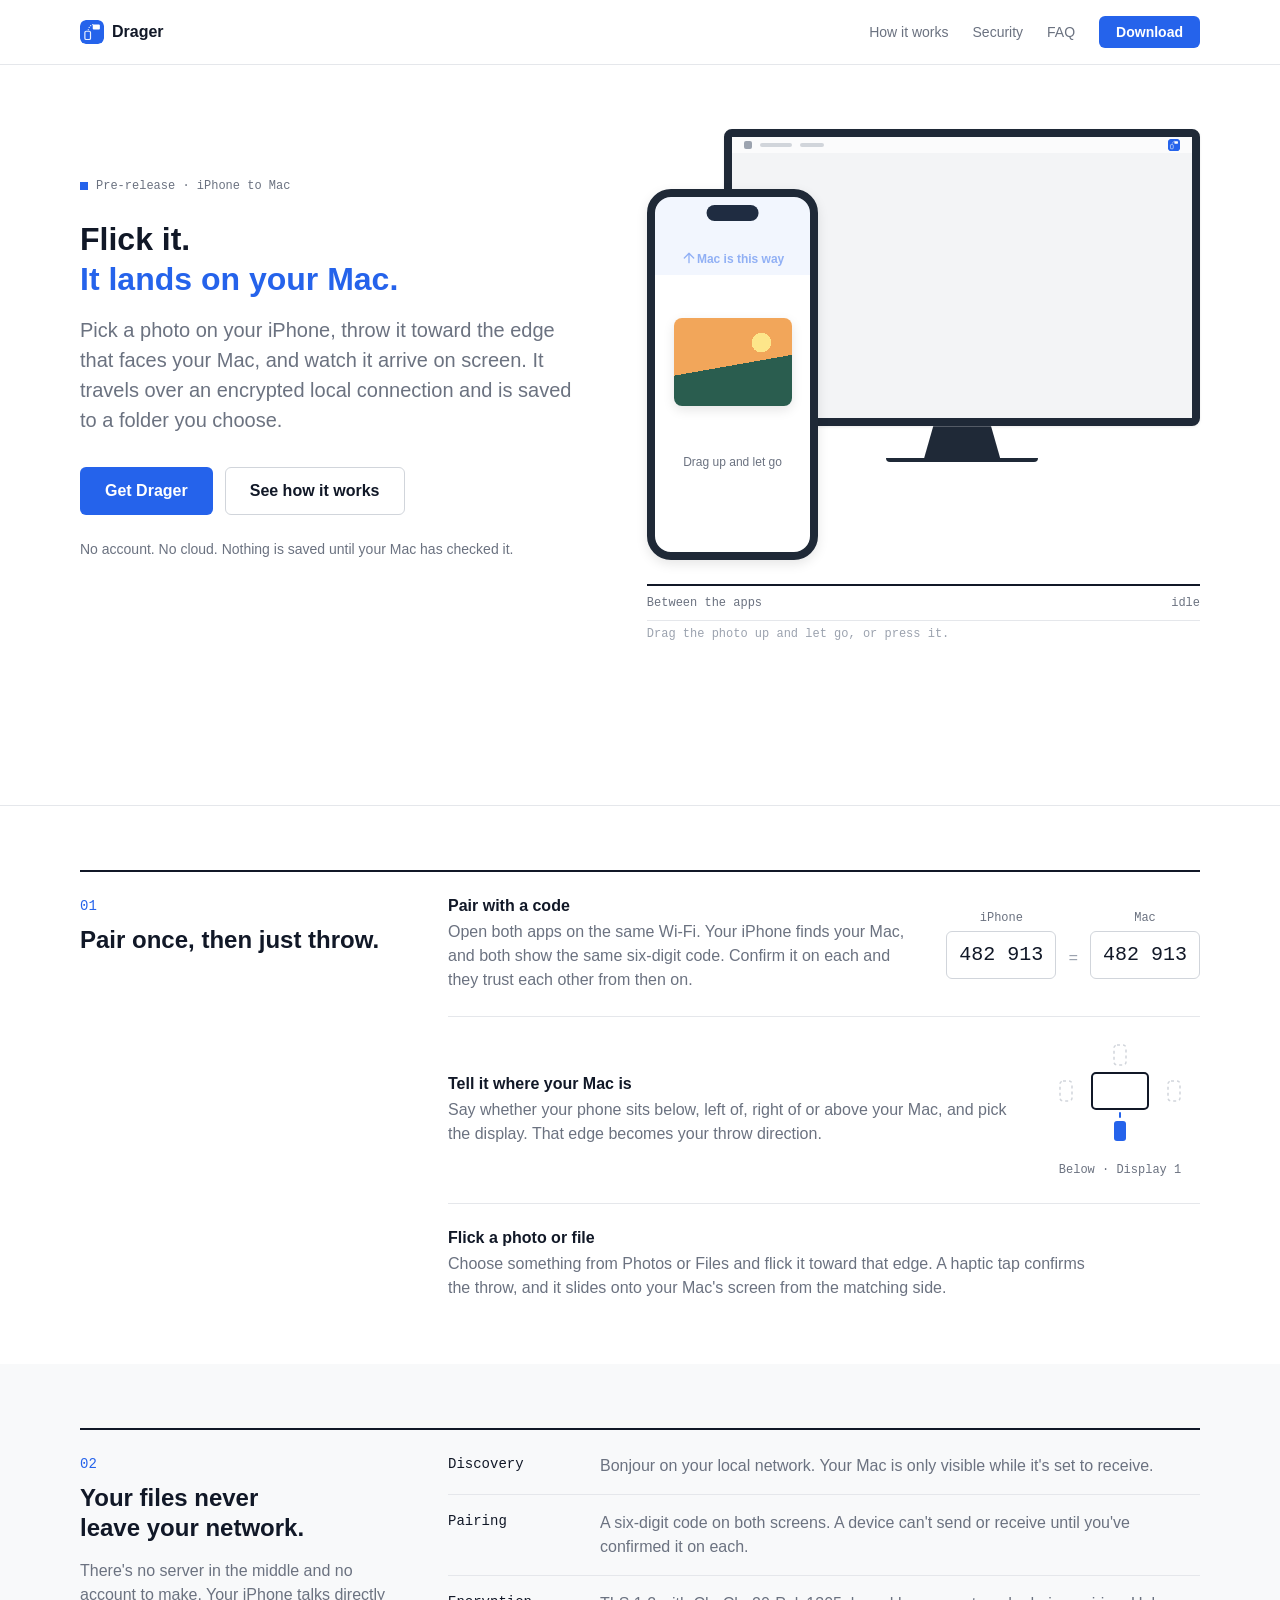
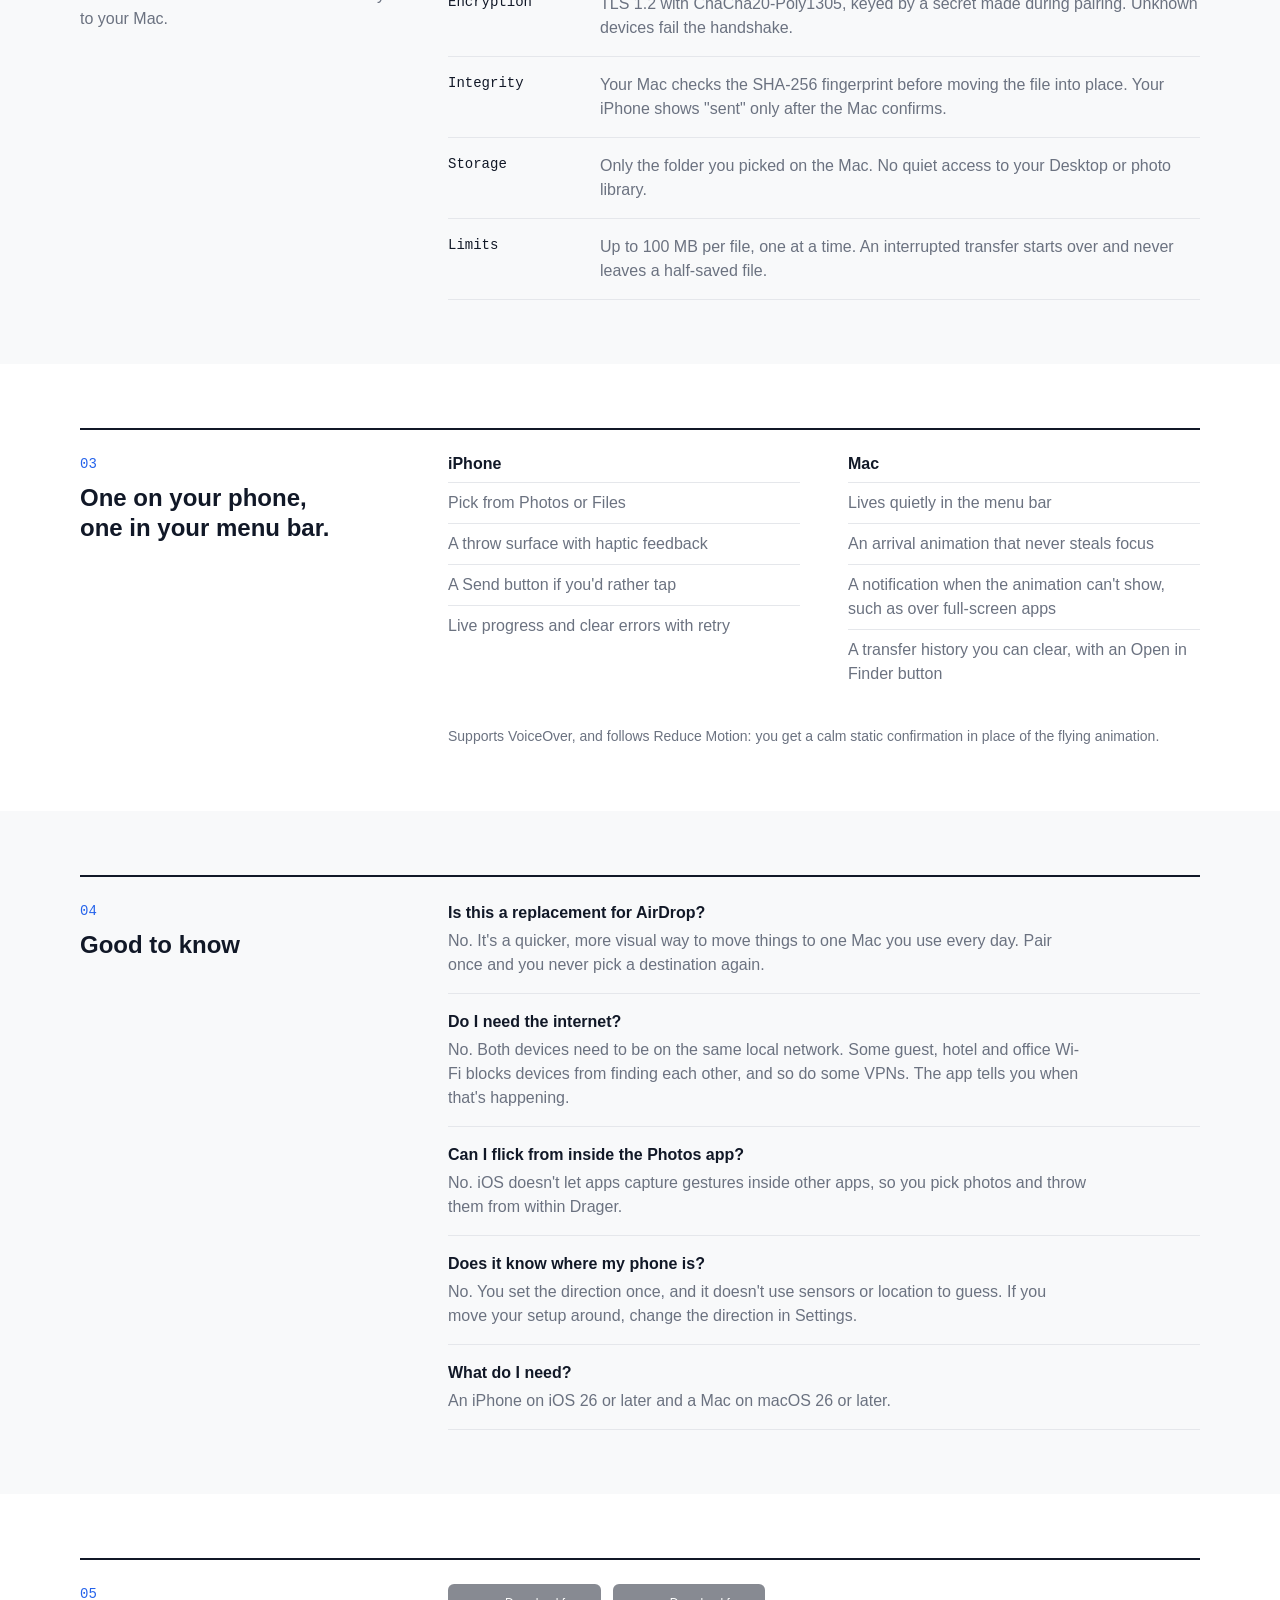
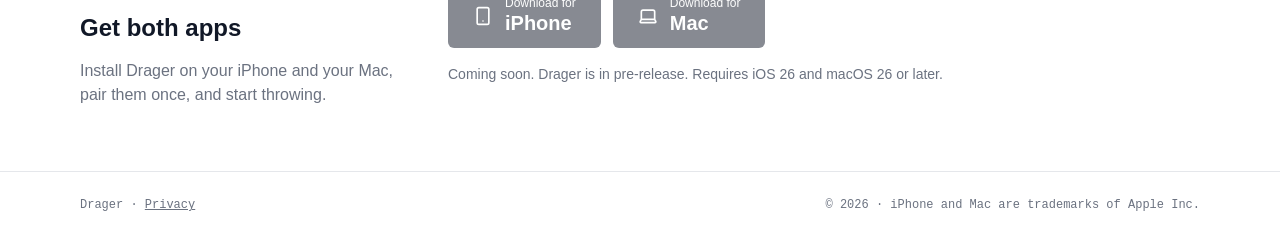
==== commit fa65d78f: "feat: add iOS archiving script and App Store Connect integration - Introduced `archive-ios.sh` for a" ====
--- a/Website/index.html
+++ b/Website/index.html
@@ -3,10 +3,10 @@
 <head>
   <meta charset="utf-8">
   <meta name="viewport" content="width=device-width, initial-scale=1">
-  <title>Spatial Bridge: flick files from iPhone to Mac</title>
+  <title>Drager: flick files from iPhone to Mac</title>
   <meta name="description" content="Pick a photo on your iPhone, flick it toward your Mac and watch it land. Encrypted, local and private. No account, no cloud.">
   <meta name="theme-color" content="#ffffff">
-  <meta property="og:title" content="Spatial Bridge">
+  <meta property="og:title" content="Drager">
   <meta property="og:description" content="Flick a photo from your iPhone toward your Mac and watch it land. Local, encrypted, no account.">
   <meta property="og:type" content="website">
   <link rel="icon" href="favicon.svg" type="image/svg+xml">
@@ -18,9 +18,9 @@
 
   <header class="nav">
     <div class="wrap nav-inner">
-      <a class="brand" href="#top" aria-label="Spatial Bridge home">
+      <a class="brand" href="#top" aria-label="Drager home">
         <img src="favicon.svg" alt="" width="24" height="24">
-        <span>Spatial Bridge</span>
+        <span>Drager</span>
       </a>
       <nav aria-label="Primary">
         <a href="#how">How it works</a>
@@ -39,7 +39,7 @@
           <h1>Flick it.<br><span class="accent">It lands on your&nbsp;Mac.</span></h1>
           <p class="lede">Pick a photo on your iPhone, throw it toward the edge that faces your Mac, and watch it arrive on screen. It travels over an encrypted local connection and is saved to a folder you choose.</p>
           <div class="cta-row">
-            <a class="btn" href="#download">Get Spatial Bridge</a>
+            <a class="btn" href="#download">Get Drager</a>
             <a class="btn btn-ghost" href="#how">See how it works</a>
           </div>
           <p class="hero-foot">No account. No cloud. Nothing is saved until your Mac has checked it.</p>
@@ -193,7 +193,7 @@
         <dl class="faq">
           <div><dt>Is this a replacement for AirDrop?</dt><dd>No. It's a quicker, more visual way to move things to one Mac you use every day. Pair once and you never pick a destination again.</dd></div>
           <div><dt>Do I need the internet?</dt><dd>No. Both devices need to be on the same local network. Some guest, hotel and office Wi-Fi blocks devices from finding each other, and so do some VPNs. The app tells you when that's happening.</dd></div>
-          <div><dt>Can I flick from inside the Photos app?</dt><dd>No. iOS doesn't let apps capture gestures inside other apps, so you pick photos and throw them from within Spatial Bridge.</dd></div>
+          <div><dt>Can I flick from inside the Photos app?</dt><dd>No. iOS doesn't let apps capture gestures inside other apps, so you pick photos and throw them from within Drager.</dd></div>
           <div><dt>Does it know where my phone is?</dt><dd>No. You set the direction once, and it doesn't use sensors or location to guess. If you move your setup around, change the direction in Settings.</dd></div>
           <div><dt>What do I need?</dt><dd>An iPhone on iOS 26 or later and a Mac on macOS 26 or later.</dd></div>
         </dl>
@@ -205,7 +205,7 @@
         <header class="row-head">
           <p class="num mono">05</p>
           <h2>Get both apps</h2>
-          <p class="row-lede">Install Spatial Bridge on your iPhone and your Mac, pair them once, and start throwing.</p>
+          <p class="row-lede">Install Drager on your iPhone and your Mac, pair them once, and start throwing.</p>
         </header>
         <div>
           <div class="cta-row stores">
@@ -226,7 +226,7 @@
 
   <footer class="footer">
     <div class="wrap footer-inner mono">
-      <span>Spatial Bridge</span>
+      <span>Drager · <a href="privacy.html">Privacy</a></span>
       <span>© <span id="year">2026</span> · iPhone and Mac are trademarks of Apple Inc.</span>
     </div>
   </footer>
--- a/Website/styles.css
+++ b/Website/styles.css
@@ -296,6 +296,13 @@
 .plain li { padding: var(--space-2) 0; border-top: var(--border) solid var(--color-border); }
 .note { grid-column: 1 / -1; font-size: var(--text-sm); color: var(--color-text-secondary); }
 
+/* Long-form text (privacy.html) */
+.prose { max-width: var(--measure); color: var(--color-text-secondary); }
+.prose h3 { color: var(--color-text); margin-top: var(--space-8); }
+.prose h3:first-child { margin-top: 0; }
+.prose p + p { margin-top: var(--space-4); }
+.prose a { color: var(--color-primary); }
+
 .faq > div { padding: var(--space-4) 0; border-bottom: var(--border) solid var(--color-border); }
 .faq > div:first-child { padding-top: 0; }
 .faq dt { font-weight: var(--weight-semibold); margin-bottom: var(--space-1); }
@@ -306,6 +313,8 @@
 
 .footer { padding: var(--space-6) 0 var(--space-8); font-size: var(--text-xs); color: var(--color-text-secondary); border-top: var(--border) solid var(--color-border); }
 .footer-inner { display: flex; flex-wrap: wrap; gap: var(--space-2) var(--space-6); justify-content: space-between; }
+.footer a { color: inherit; }
+.footer a:hover { color: var(--color-text); }
 
 /* Responsive */
 @media (max-width: 920px) {
